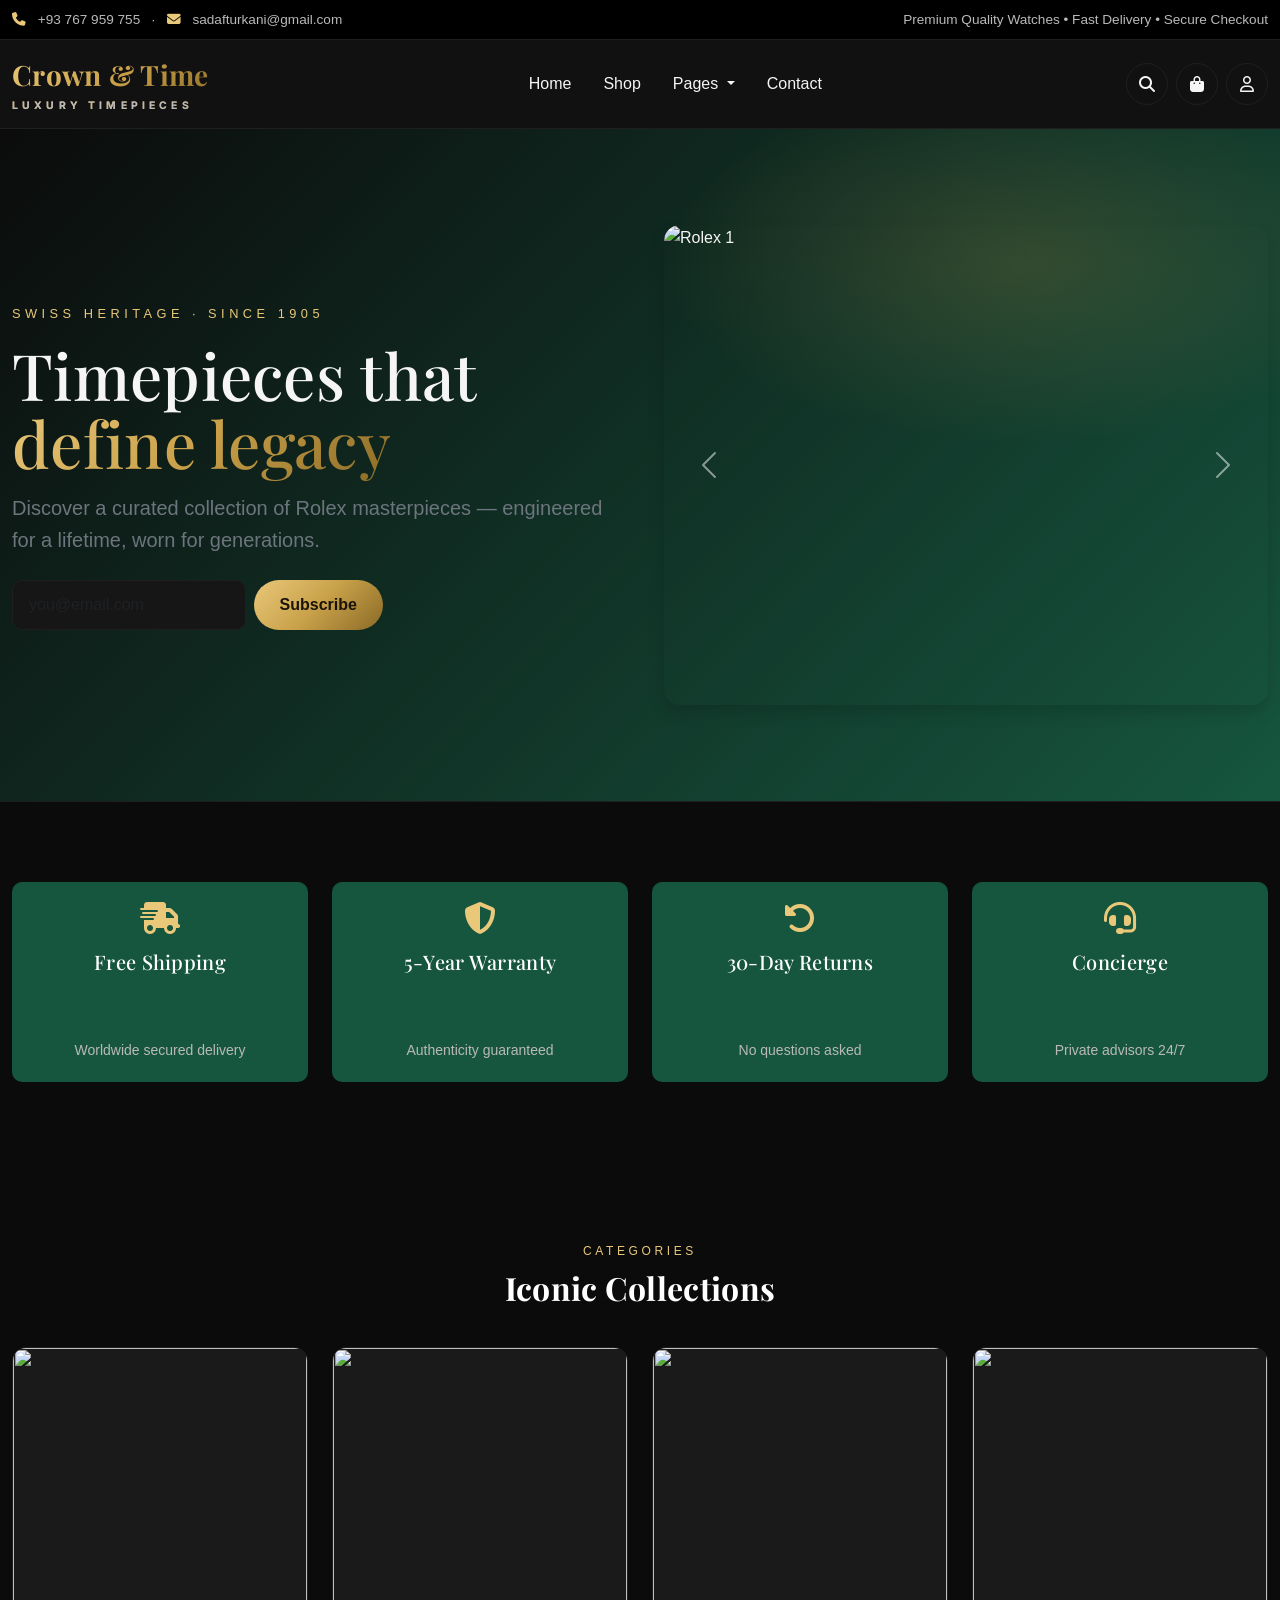
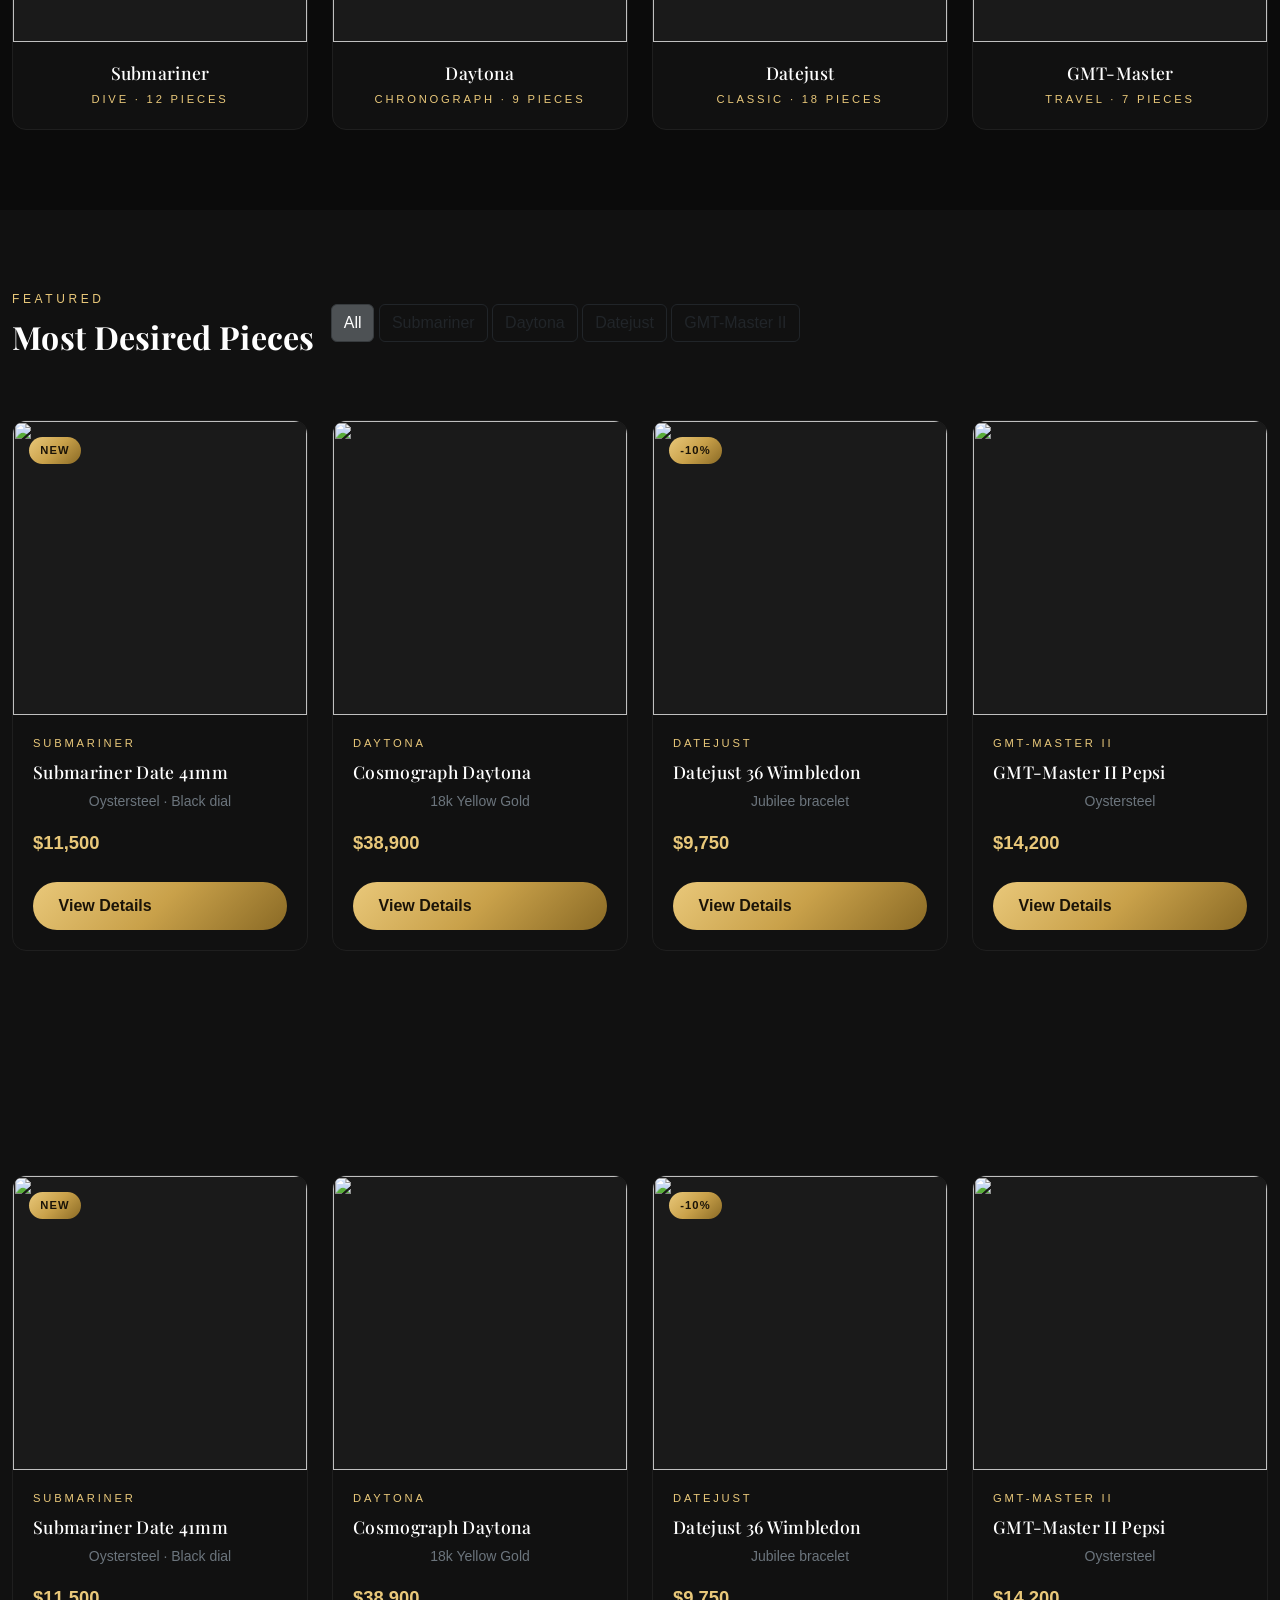
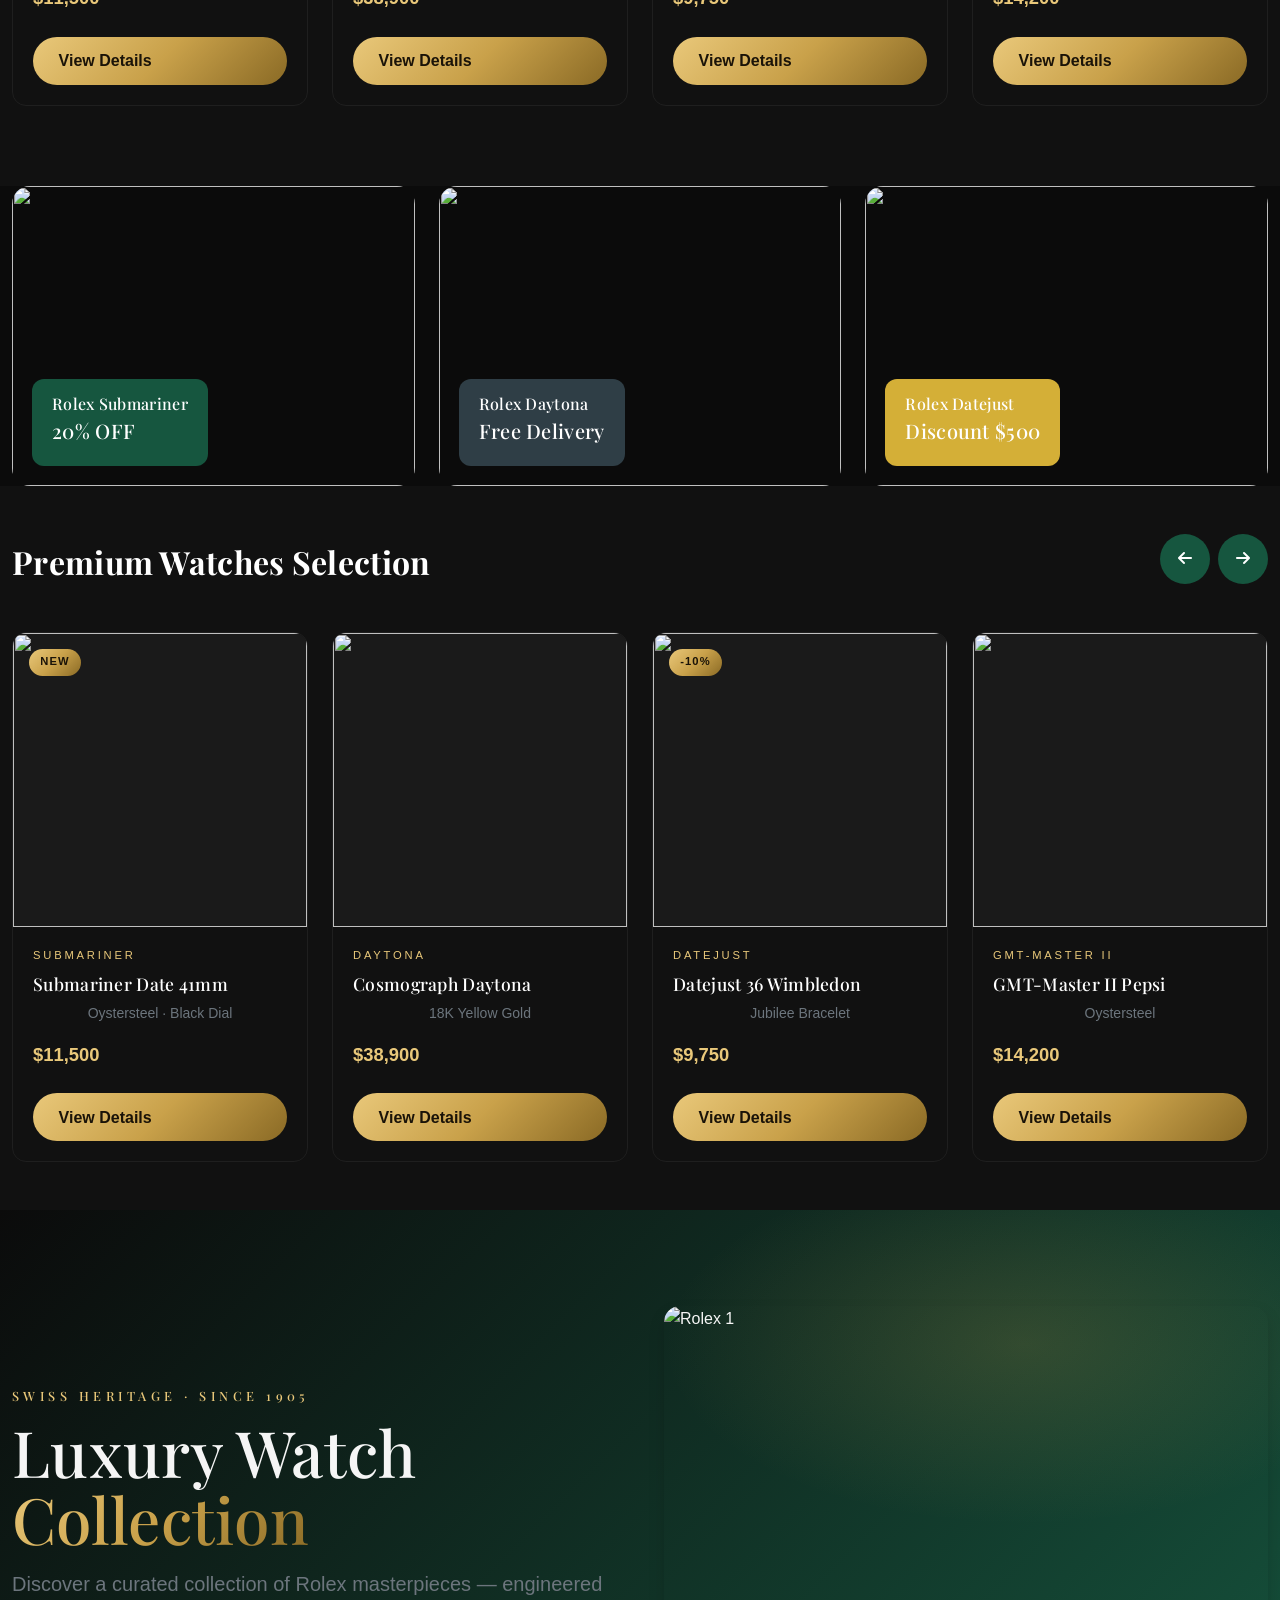
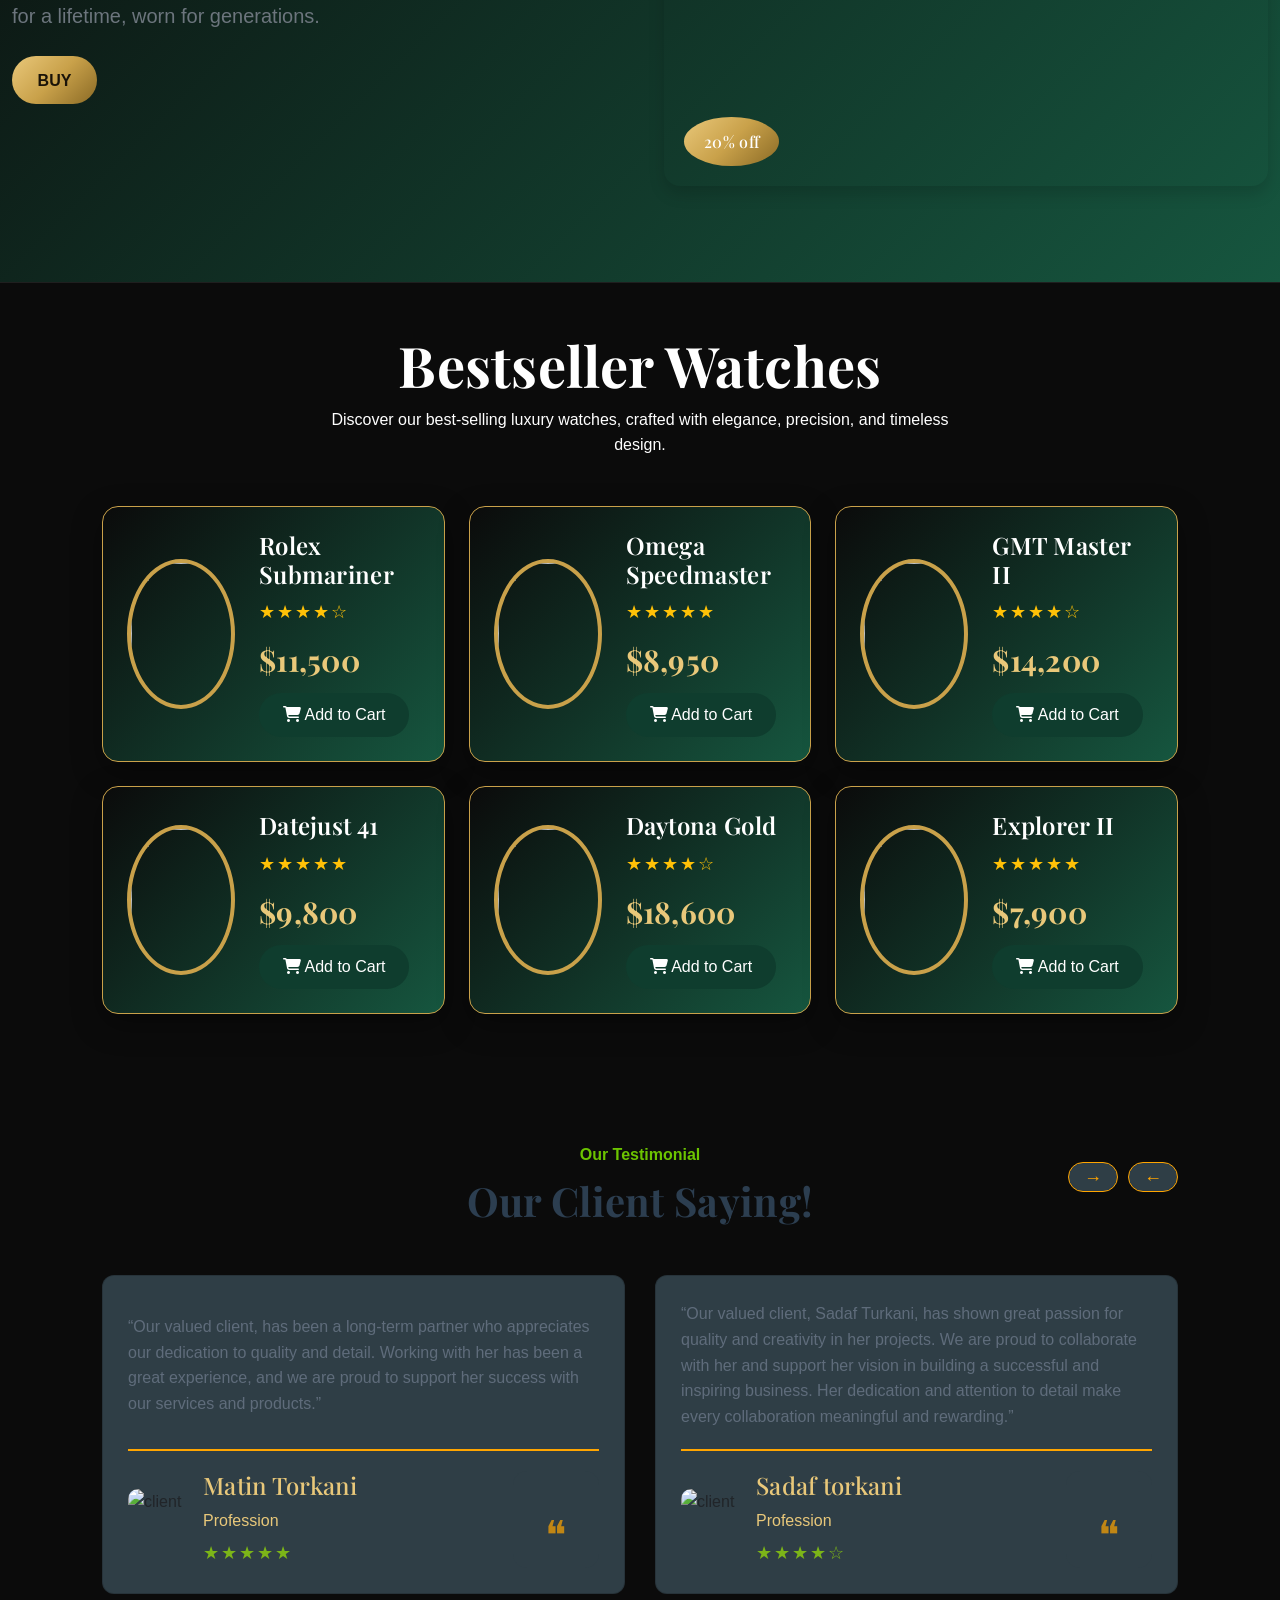
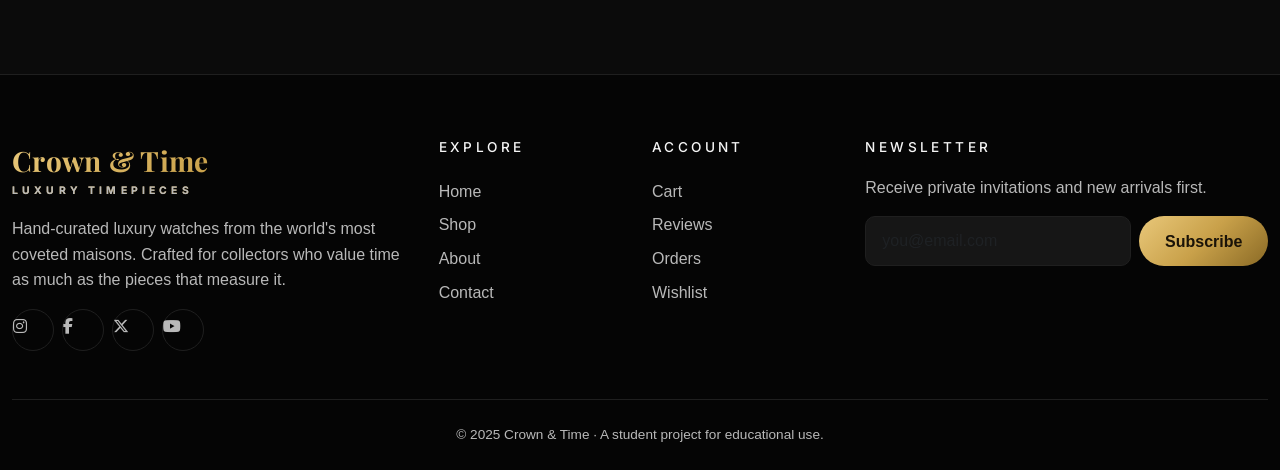
==== index.html @ 3b33035d "Initial commit" ====
<!doctype html>
<html lang="en">
  <head>
    <meta charset="UTF-8" />
    <meta name="viewport" content="width=device-width, initial-scale=1.0" />
    <title>Crown & Time — Luxury Watches</title>
    <link
      href="https://cdn.jsdelivr.net/npm/bootstrap@5.3.3/dist/css/bootstrap.min.css"
      rel="stylesheet"
    />
    <link
      href="https://cdnjs.cloudflare.com/ajax/libs/font-awesome/6.5.1/css/all.min.css"
      rel="stylesheet"
    />
    <link
      href="https://fonts.googleapis.com/css2?family=Playfair+Display:wght@500;700&family=Inter:wght@300;400;500;600;700&display=swap"
      rel="stylesheet"
    />
    <link href="style.css" rel="stylesheet" />
  </head>
  <body>
    <!-- HEADER -->

    <div class="topbar">
      <div class="container-xxl d-flex justify-content-between flex-wrap">
        <div>
          <i class="fa-solid fa-phone me-2 text-gold"></i> +93 767 959 755
          &nbsp; · &nbsp;
          <i class="fa-solid fa-envelope me-2 text-gold"></i>
          sadafturkani@gmail.com
        </div>
        <div>Premium Quality Watches • Fast Delivery • Secure Checkout</div>
      </div>
    </div>

    <header class="site-header">
      <nav class="navbar navbar-expand-lg">
        <div class="container-xxl">
          <a class="navbar-brand brand" href="index.html"
            >Crown &amp; Time<small>LUXURY TIMEPIECES</small></a
          >
          <button
            class="navbar-toggler text-light border-0"
            type="button"
            data-bs-toggle="collapse"
            data-bs-target="#mainNav"
          >
            <i class="fa-solid fa-bars text-gold fs-4"></i>
          </button>
          <div class="collapse navbar-collapse" id="mainNav">
            <ul class="navbar-nav mx-auto">
              <li class="nav-item">
                <a class="nav-link" href="index.html">Home</a>
              </li>

              <li class="nav-item">
                <a class="nav-link" href="shop.html">Shop</a>
              </li>

              <li class="nav-item dropdown">
                <a
                  class="nav-link dropdown-toggle"
                  href="#"
                  role="button"
                  data-bs-toggle="dropdown"
                >
                  Pages
                </a>

                <ul class="dropdown-menu">
                  <li><a class="dropdown-item" href="about.html">About</a></li>
                  <li><a class="dropdown-item" href="cart.html">Cart</a></li>
                  <li>
                    <a class="dropdown-item" href="testimonial.html"
                      >Testimonial</a
                    >
                  </li>
                  <li><a class="dropdown-item" href="404.html">404 Page</a></li>
                </ul>
              </li>

              <li class="nav-item">
                <a class="nav-link" href="contact.html">Contact</a>
              </li>
            </ul>
            <div class="d-flex gap-2">
              <a href="#" class="icon-btn"
                ><i class="fa-solid fa-magnifying-glass"></i
              ></a>
              <a href="cart.html" class="icon-btn"
                ><i class="fa-solid fa-bag-shopping"></i
              ></a>
              <a href="#" class="icon-btn"
                ><i class="fa-regular fa-user"></i
              ></a>
            </div>
          </div>
        </div>
      </nav>
    </header>

    <section class="hero">
      <div class="container-xxl position-relative">
        <div class="row align-items-center g-5">
          <div class="col-lg-6">
            <span
              class="text-gold"
              style="letter-spacing: 0.35em; font-size: 0.8rem"
              >SWISS HERITAGE · SINCE 1905</span
            >
            <h1 class="mt-3">
              Timepieces that <span class="gold">define legacy</span>
            </h1>
            <p class="lead mt-3 text-secondary">
              Discover a curated collection of Rolex masterpieces — engineered
              for a lifetime, worn for generations.
            </p>
            <div class="d-flex gap-3 mt-4">
              <form class="d-flex gap-2">
                <input
                  type="email"
                  class="form-control"
                  placeholder="you@email.com"
                />
                <button class="btn-gold" type="submit">Subscribe</button>
              </form>
            </div>
          </div>
          <div class="col-lg-6">
            <div
              id="watchCarousel"
              class="carousel slide"
              data-bs-ride="carousel"
            >
              <div class="carousel-inner rounded-4 shadow">
                <div class="carousel-item active">
                  <img
                    src="https://images.unsplash.com/photo-1587836374828-4dbafa94cf0e?w=800"
                    class="d-block w-100"
                    style="height: 480px; object-fit: cover"
                    alt="Rolex 1"
                  />
                </div>

                <div class="carousel-item">
                  <img
                    src="https://images.unsplash.com/photo-1523170335258-f5ed11844a49?w=800"
                    class="d-block w-100"
                    style="height: 480px; object-fit: cover"
                    alt="Rolex 2"
                  />
                </div>

                <div class="carousel-item">
                  <img
                    src="https://images.unsplash.com/photo-1542496658-e33a6d0d50f6?w=800"
                    class="d-block w-100"
                    style="height: 480px; object-fit: cover"
                    alt="Rolex 3"
                  />
                </div>
              </div>

              <button
                class="carousel-control-prev"
                type="button"
                data-bs-target="#watchCarousel"
                data-bs-slide="prev"
              >
                <span class="carousel-control-prev-icon"></span>
              </button>

              <button
                class="carousel-control-next"
                type="button"
                data-bs-target="#watchCarousel"
                data-bs-slide="next"
              >
                <span class="carousel-control-next-icon"></span>
              </button>
            </div>
          </div>
        </div>
      </div>
    </section>

    <section class="section">
      <div class="container-xxl">
        <div class="row g-4 text-center">
          <div class="col-md-3">
            <div
              class="feature-box d-flex flex-column justify-content-center align-items-center text-center"
            >
              <i class="fa-solid fa-truck-fast fs-2 text-gold"></i>
              <h5 class="mt-3">Free Shipping</h5>
              <p class="small mb-0">Worldwide secured delivery</p>
            </div>
          </div>

          <div class="col-md-3">
            <div
              class="feature-box d-flex flex-column justify-content-center align-items-center text-center"
            >
              <i class="fa-solid fa-shield-halved fs-2 text-gold"></i>
              <h5 class="mt-3">5-Year Warranty</h5>
              <p class="small mb-0">Authenticity guaranteed</p>
            </div>
          </div>

          <div class="col-md-3">
            <div
              class="feature-box d-flex flex-column justify-content-center align-items-center text-center"
            >
              <i class="fa-solid fa-rotate-left fs-2 text-gold"></i>
              <h5 class="mt-3">30-Day Returns</h5>
              <p class="small mb-0">No questions asked</p>
            </div>
          </div>

          <div class="col-md-3">
            <div
              class="feature-box d-flex flex-column justify-content-center align-items-center text-center"
            >
              <i class="fa-solid fa-headset fs-2 text-gold"></i>
              <h5 class="mt-3">Concierge</h5>
              <p class="small mb-0">Private advisors 24/7</p>
            </div>
          </div>
        </div>
      </div>
    </section>

    <section class="section">
      <div class="container-xxl">
        <div class="text-center section-title">
          <div class="eyebrow">Categories</div>
          <h2 class="mt-2">Iconic Collections</h2>
        </div>
        <div class="row g-4">
          <!-- 4 category cards -->
          <div class="col-6 col-lg-3">
            <a href="shop.html" class="product"
              ><div class="thumb">
                <img
                  src="https://images.unsplash.com/photo-1523275335684-37898b6baf30?w=600"
                  alt=""
                />
              </div>
              <div class="body text-center">
                <h3 class="title">Submariner</h3>
                <span class="cat">Dive · 12 pieces</span>
              </div></a
            >
          </div>
          <div class="col-6 col-lg-3">
            <a href="shop.html" class="product"
              ><div class="thumb">
                <img
                  src="https://images.unsplash.com/photo-1547996160-81dfa63595aa?w=600"
                  alt=""
                />
              </div>
              <div class="body text-center">
                <h3 class="title">Daytona</h3>
                <span class="cat">Chronograph · 9 pieces</span>
              </div></a
            >
          </div>
          <div class="col-6 col-lg-3">
            <a href="shop.html" class="product"
              ><div class="thumb">
                <img
                  src="https://images.unsplash.com/photo-1622434641406-a158123450f9?w=600"
                  alt=""
                />
              </div>
              <div class="body text-center">
                <h3 class="title">Datejust</h3>
                <span class="cat">Classic · 18 pieces</span>
              </div></a
            >
          </div>
          <div class="col-6 col-lg-3">
            <a href="shop.html" class="product"
              ><div class="thumb">
                <img
                  src="https://images.unsplash.com/photo-1542496658-e33a6d0d50f6?w=600"
                  alt=""
                />
              </div>
              <div class="body text-center">
                <h3 class="title">GMT-Master</h3>
                <span class="cat">Travel · 7 pieces</span>
              </div></a
            >
          </div>
        </div>
      </div>
    </section>

    <section class="section bg-soft">
      <div class="container-xxl">
        <div
          class="d-flex justify-content-between align-items-end section-title flex-wrap gap-3"
        >
          <div
            class="d-flex justify-content-between align-items-center flex-wrap gap-3 mb-4"
          >
            <div>
              <div class="eyebrow">Featured</div>
              <h2 class="mt-2 mb-0">Most Desired Pieces</h2>
            </div>

            <div class="filter-buttons">
              <button class="btn btn-dark active filter-btn" data-filter="all">
                All
              </button>
              <button
                class="btn btn-outline-dark filter-btn"
                data-filter="submariner"
              >
                Submariner
              </button>
              <button
                class="btn btn-outline-dark filter-btn"
                data-filter="daytona"
              >
                Daytona
              </button>
              <button
                class="btn btn-outline-dark filter-btn"
                data-filter="datejust"
              >
                Datejust
              </button>
              <button class="btn btn-outline-dark filter-btn" data-filter="gmt">
                GMT-Master II
              </button>
            </div>
          </div>
        </div>
        <div class="row g-4">
          <div class="col-md-6 col-lg-3">
            <article class="product">
              <div class="thumb">
                <span class="badge-gold">NEW</span
                ><img
                  src="https://images.unsplash.com/photo-1587836374828-4dbafa94cf0e?w=600"
                  alt=""
                />
              </div>
              <div class="body">
                <span class="cat">Submariner</span>
                <h3 class="title">Submariner Date 41mm</h3>
                <p class="text-secondary small mb-1">
                  Oystersteel · Black dial
                </p>
                <div class="price">$11,500</div>
                <div class="actions">
                  <a href="shop-detail.html" class="btn-gold w-100"
                    >View Details</a
                  >
                </div>
              </div>
            </article>
          </div>
          <div class="col-md-6 col-lg-3">
            <article class="product">
              <div class="thumb">
                <img
                  src="https://images.unsplash.com/photo-1547996160-81dfa63595aa?w=600"
                  alt=""
                />
              </div>
              <div class="body">
                <span class="cat">Daytona</span>
                <h3 class="title">Cosmograph Daytona</h3>
                <p class="text-secondary small mb-1">18k Yellow Gold</p>
                <div class="price">$38,900</div>
                <div class="actions">
                  <a href="shop-detail.html" class="btn-gold w-100"
                    >View Details</a
                  >
                </div>
              </div>
            </article>
          </div>
          <div class="col-md-6 col-lg-3">
            <article class="product">
              <div class="thumb">
                <span class="badge-gold">-10%</span
                ><img
                  src="https://images.unsplash.com/photo-1622434641406-a158123450f9?w=600"
                  alt=""
                />
              </div>
              <div class="body">
                <span class="cat">Datejust</span>
                <h3 class="title">Datejust 36 Wimbledon</h3>
                <p class="text-secondary small mb-1">Jubilee bracelet</p>
                <div class="price">$9,750</div>
                <div class="actions">
                  <a href="shop-detail.html" class="btn-gold w-100"
                    >View Details</a
                  >
                </div>
              </div>
            </article>
          </div>
          <div class="col-md-6 col-lg-3">
            <article class="product">
              <div class="thumb">
                <img
                  src="https://images.unsplash.com/photo-1542496658-e33a6d0d50f6?w=600"
                  alt=""
                />
              </div>
              <div class="body">
                <span class="cat">GMT-Master II</span>
                <h3 class="title">GMT-Master II Pepsi</h3>
                <p class="text-secondary small mb-1">Oystersteel</p>
                <div class="price">$14,200</div>
                <div class="actions">
                  <a href="shop-detail.html" class="btn-gold w-100"
                    >View Details</a
                  >
                </div>
              </div>
            </article>
          </div>
        </div>
      </div>
    </section>

    <section class="section bg-soft">
      <div class="container-xxl">
        <div
          class="d-flex justify-content-between align-items-end section-title flex-wrap gap-3"
        >
          <div
            class="d-flex justify-content-between align-items-center flex-wrap gap-3 mb-4"
          ></div>
        </div>
        <div class="row g-4">
          <div class="col-md-6 col-lg-3">
            <article class="product">
              <div class="thumb">
                <span class="badge-gold">NEW</span
                ><img
                  src="https://images.unsplash.com/photo-1587836374828-4dbafa94cf0e?w=600"
                  alt=""
                />
              </div>
              <div class="body">
                <span class="cat">Submariner</span>
                <h3 class="title">Submariner Date 41mm</h3>
                <p class="text-secondary small mb-1">
                  Oystersteel · Black dial
                </p>
                <div class="price">$11,500</div>
                <div class="actions">
                  <a href="shop-detail.html" class="btn-gold w-100"
                    >View Details</a
                  >
                </div>
              </div>
            </article>
          </div>
          <div class="col-md-6 col-lg-3">
            <article class="product">
              <div class="thumb">
                <img
                  src="https://images.unsplash.com/photo-1547996160-81dfa63595aa?w=600"
                  alt=""
                />
              </div>
              <div class="body">
                <span class="cat">Daytona</span>
                <h3 class="title">Cosmograph Daytona</h3>
                <p class="text-secondary small mb-1">18k Yellow Gold</p>
                <div class="price">$38,900</div>
                <div class="actions">
                  <a href="shop-detail.html" class="btn-gold w-100"
                    >View Details</a
                  >
                </div>
              </div>
            </article>
          </div>
          <div class="col-md-6 col-lg-3">
            <article class="product">
              <div class="thumb">
                <span class="badge-gold">-10%</span
                ><img
                  src="https://images.unsplash.com/photo-1622434641406-a158123450f9?w=600"
                  alt=""
                />
              </div>
              <div class="body">
                <span class="cat">Datejust</span>
                <h3 class="title">Datejust 36 Wimbledon</h3>
                <p class="text-secondary small mb-1">Jubilee bracelet</p>
                <div class="price">$9,750</div>
                <div class="actions">
                  <a href="shop-detail.html" class="btn-gold w-100"
                    >View Details</a
                  >
                </div>
              </div>
            </article>
          </div>
          <div class="col-md-6 col-lg-3">
            <article class="product">
              <div class="thumb">
                <img
                  src="https://images.unsplash.com/photo-1542496658-e33a6d0d50f6?w=600"
                  alt=""
                />
              </div>
              <div class="body">
                <span class="cat">GMT-Master II</span>
                <h3 class="title">GMT-Master II Pepsi</h3>
                <p class="text-secondary small mb-1">Oystersteel</p>
                <div class="price">$14,200</div>
                <div class="actions">
                  <a href="shop-detail.html" class="btn-gold w-100"
                    >View Details</a
                  >
                </div>
              </div>
            </article>
          </div>
        </div>
      </div>
    </section>

    <section class="container-xxl">
      <div class="row g-4">
        <!-- Card 1 -->
        <div class="col-md-4">
          <div class="watch-card">
            <img
              src="https://images.unsplash.com/photo-1523275335684-37898b6baf30?w=800"
              alt=""
            />
            <div class="overlay green">
              <h5>Rolex Submariner</h5>
              <h3>20% OFF</h3>
            </div>
          </div>
        </div>

        <!-- Card 2 -->
        <div class="col-md-4">
          <div class="watch-card">
            <img
              src="https://images.unsplash.com/photo-1522312346375-d1a52e2b99b3?w=800"
              alt=""
            />
            <div class="overlay dark">
              <h5>Rolex Daytona</h5>
              <h3>Free Delivery</h3>
            </div>
          </div>
        </div>

        <!-- Card 3 -->
        <div class="col-md-4">
          <div class="watch-card">
            <img
              src="https://images.unsplash.com/photo-1508057198894-247b23fe5ade?w=800"
              alt=""
            />
            <div class="overlay gold">
              <h5>Rolex Datejust</h5>
              <h3>Discount $500</h3>
            </div>
          </div>
        </div>
      </div>
    </section>

    <section class="section bg-soft py-5">
      <div class="container-xxl">
        <!-- Header -->
        <div class="d-flex justify-content-between align-items-center mb-5">
          <div>
            <h2 class="mt-2 mb-0">Premium Watches Selection</h2>
          </div>

          <div class="d-flex gap-2">
            <button
              class="btn btn-success rounded-circle"
              type="button"
              data-bs-target="#featuredCarousel"
              data-bs-slide="prev"
              style="
                width: 50px;
                height: 50px;
                background: #16563f;
                border: none;
              "
            >
              <i class="fa-solid fa-arrow-left"></i>
            </button>

            <button
              class="btn btn-success rounded-circle"
              type="button"
              data-bs-target="#featuredCarousel"
              data-bs-slide="next"
              style="
                width: 50px;
                height: 50px;
                background: #16563f;
                border: none;
              "
            >
              <i class="fa-solid fa-arrow-right"></i>
            </button>
          </div>
        </div>

        <!-- Carousel -->
        <div
          id="featuredCarousel"
          class="carousel slide"
          data-bs-ride="carousel"
          data-bs-interval="3000"
        >
          <div class="carousel-inner">
            <!-- Slide 1 -->
            <div class="carousel-item active">
              <div class="row g-4">
                <div class="col-md-6 col-lg-3">
                  <article class="product">
                    <div class="thumb">
                      <span class="badge-gold">NEW</span>
                      <img
                        src="https://images.unsplash.com/photo-1587836374828-4dbafa94cf0e?w=600"
                        alt=""
                      />
                    </div>
                    <div class="body">
                      <span class="cat">Submariner</span>
                      <h3 class="title">Submariner Date 41mm</h3>
                      <p class="text-secondary small mb-1">
                        Oystersteel · Black Dial
                      </p>
                      <div class="price">$11,500</div>
                      <div class="actions">
                        <a href="shop-detail.html" class="btn-gold w-100"
                          >View Details</a
                        >
                      </div>
                    </div>
                  </article>
                </div>

                <div class="col-md-6 col-lg-3">
                  <article class="product">
                    <div class="thumb">
                      <img
                        src="https://images.unsplash.com/photo-1547996160-81dfa63595aa?w=600"
                        alt=""
                      />
                    </div>
                    <div class="body">
                      <span class="cat">Daytona</span>
                      <h3 class="title">Cosmograph Daytona</h3>
                      <p class="text-secondary small mb-1">18K Yellow Gold</p>
                      <div class="price">$38,900</div>
                      <div class="actions">
                        <a href="shop-detail.html" class="btn-gold w-100"
                          >View Details</a
                        >
                      </div>
                    </div>
                  </article>
                </div>

                <div class="col-md-6 col-lg-3">
                  <article class="product">
                    <div class="thumb">
                      <span class="badge-gold">-10%</span>
                      <img
                        src="https://images.unsplash.com/photo-1622434641406-a158123450f9?w=600"
                        alt=""
                      />
                    </div>
                    <div class="body">
                      <span class="cat">Datejust</span>
                      <h3 class="title">Datejust 36 Wimbledon</h3>
                      <p class="text-secondary small mb-1">Jubilee Bracelet</p>
                      <div class="price">$9,750</div>
                      <div class="actions">
                        <a href="shop-detail.html" class="btn-gold w-100"
                          >View Details</a
                        >
                      </div>
                    </div>
                  </article>
                </div>

                <div class="col-md-6 col-lg-3">
                  <article class="product">
                    <div class="thumb">
                      <img
                        src="https://images.unsplash.com/photo-1542496658-e33a6d0d50f6?w=600"
                        alt=""
                      />
                    </div>
                    <div class="body">
                      <span class="cat">GMT-Master II</span>
                      <h3 class="title">GMT-Master II Pepsi</h3>
                      <p class="text-secondary small mb-1">Oystersteel</p>
                      <div class="price">$14,200</div>
                      <div class="actions">
                        <a href="shop-detail.html" class="btn-gold w-100"
                          >View Details</a
                        >
                      </div>
                    </div>
                  </article>
                </div>
              </div>
            </div>

            <!-- Slide 2 -->
            <div class="carousel-item">
              <div class="row g-4">
                <div class="col-md-6 col-lg-3">
                  <article class="product">
                    <div class="thumb">
                      <img
                        src="https://images.unsplash.com/photo-1522312346375-d1a52e2b99b3?w=600"
                        alt=""
                      />
                    </div>
                    <div class="body">
                      <span class="cat">Submariner</span>
                      <h3 class="title">Submariner Green</h3>
                      <p class="text-secondary small mb-1">Green Bezel</p>
                      <div class="price">$12,300</div>
                      <div class="actions">
                        <a href="shop-detail.html" class="btn-gold w-100"
                          >View Details</a
                        >
                      </div>
                    </div>
                  </article>
                </div>

                <div class="col-md-6 col-lg-3">
                  <article class="product">
                    <div class="thumb">
                      <img
                        src="https://images.unsplash.com/photo-1508057198894-247b23fe5ade?w=600"
                        alt=""
                      />
                    </div>
                    <div class="body">
                      <span class="cat">Daytona</span>
                      <h3 class="title">Daytona Platinum</h3>
                      <p class="text-secondary small mb-1">Ice Blue Dial</p>
                      <div class="price">$41,900</div>
                      <div class="actions">
                        <a href="shop-detail.html" class="btn-gold w-100"
                          >View Details</a
                        >
                      </div>
                    </div>
                  </article>
                </div>

                <div class="col-md-6 col-lg-3">
                  <article class="product">
                    <div class="thumb">
                      <img
                        src="https://images.unsplash.com/photo-1523275335684-37898b6baf30?w=600"
                        alt=""
                      />
                    </div>
                    <div class="body">
                      <span class="cat">Datejust</span>
                      <h3 class="title">Datejust 41</h3>
                      <p class="text-secondary small mb-1">Silver Dial</p>
                      <div class="price">$10,600</div>
                      <div class="actions">
                        <a href="shop-detail.html" class="btn-gold w-100"
                          >View Details</a
                        >
                      </div>
                    </div>
                  </article>
                </div>

                <div class="col-md-6 col-lg-3">
                  <article class="product">
                    <div class="thumb">
                      <img
                        src="https://images.unsplash.com/photo-1612817159949-195b6eb9e31a?w=600"
                        alt=""
                      />
                    </div>
                    <div class="body">
                      <span class="cat">GMT-Master II</span>
                      <h3 class="title">GMT-Master II Batman</h3>
                      <p class="text-secondary small mb-1">
                        Blue & Black Bezel
                      </p>
                      <div class="price">$15,800</div>
                      <div class="actions">
                        <a href="shop-detail.html" class="btn-gold w-100"
                          >View Details</a
                        >
                      </div>
                    </div>
                  </article>
                </div>
              </div>
            </div>
          </div>
        </div>
      </div>
    </section>

    <section class="hero">
      <div class="container-xxl position-relative">
        <div class="row align-items-center g-5">
          <div class="col-lg-6">
            <h1
              class="text-gold"
              style="letter-spacing: 0.35em; font-size: 0.8rem"
            >
              SWISS HERITAGE · SINCE 1905
            </h1>
            <h1 class="mt-3">
              Luxury Watch <span class="gold">Collection</span>
            </h1>
            <p class="lead mt-3 text-secondary">
              Discover a curated collection of Rolex masterpieces — engineered
              for a lifetime, worn for generations.
            </p>
            <div class="d-flex gap-3 mt-4">
              <a href="shop.html" class="btn-gold">BUY</a>
            </div>
          </div>
          <div class="col-lg-6">
            <div>
              <div class="carousel-inner rounded-4 shadow">
                <div>
                  <div class="overlay rounded-circle badge-gold btn-gold">
                    <h5>20% off</h5>
                  </div>
                  <img
                    src="https://images.unsplash.com/photo-1622434641406-a158123450f9?w=600"
                    class="d-block w-100"
                    style="height: 480px; object-fit: cover"
                    alt="Rolex 1"
                  />
                </div>
              </div>
            </div>
          </div>
        </div>
      </div>
    </section>

    <section class="bestseller-section py-5">
      <div class="container">
        <!-- Title -->
        <div class="text-center mb-5">
          <h2 class="fw-bold display-4">Bestseller Watches</h2>
          <p class="text-white">
            Discover our best-selling luxury watches, crafted with elegance,
            precision, and timeless design.
          </p>
        </div>

        <div class="row g-4">
          <!-- Product 1 -->
          <div class="col-md-6 col-lg-4">
            <div class="product-card p-4 rounded-4 h-100">
              <div class="row align-items-center">
                <div class="col-5">
                  <img
                    src="https://images.unsplash.com/photo-1523170335258-f5ed11844a49?w=600"
                    class="img-fluid rounded-circle"
                    alt=""
                  />
                </div>

                <div class="col-7">
                  <h4>Rolex Submariner</h4>

                  <div class="stars text-warning">★★★★☆</div>

                  <h3>$11,500</h3>

                  <button class="btn btn-outline-warning rounded-pill px-4">
                    <i class="fa-solid fa-cart-shopping"></i>
                    Add to Cart
                  </button>
                </div>
              </div>
            </div>
          </div>

          <!-- Product 2 -->
          <div class="col-md-6 col-lg-4">
            <div class="product-card p-4 rounded-4 h-100">
              <div class="row align-items-center">
                <div class="col-5">
                  <img
                    src="https://images.unsplash.com/photo-1542496658-e33a6d0d50f6?w=600"
                    class="img-fluid rounded-circle"
                    alt=""
                  />
                </div>

                <div class="col-7">
                  <h4>Omega Speedmaster</h4>

                  <div class="stars text-warning">★★★★★</div>

                  <h3>$8,950</h3>

                  <button class="btn btn-outline-warning rounded-pill px-4">
                    <i class="fa-solid fa-cart-shopping"></i>
                    Add to Cart
                  </button>
                </div>
              </div>
            </div>
          </div>

          <!-- Product 3 -->
          <div class="col-md-6 col-lg-4">
            <div class="product-card p-4 rounded-4 h-100">
              <div class="row align-items-center">
                <div class="col-5">
                  <img
                    src="https://images.unsplash.com/photo-1612817159949-195b6eb9e31a?w=600"
                    class="img-fluid rounded-circle"
                    alt=""
                  />
                </div>

                <div class="col-7">
                  <h4>GMT Master II</h4>

                  <div class="stars text-warning">★★★★☆</div>

                  <h3>$14,200</h3>

                  <button class="btn btn-outline-warning rounded-pill px-4">
                    <i class="fa-solid fa-cart-shopping"></i>
                    Add to Cart
                  </button>
                </div>
              </div>
            </div>
          </div>

          <!-- Product 4 -->
          <div class="col-md-6 col-lg-4">
            <div class="product-card p-4 rounded-4 h-100">
              <div class="row align-items-center">
                <div class="col-5">
                  <img
                    src="https://images.unsplash.com/photo-1587836374828-4dbafa94cf0e?w=600"
                    class="img-fluid rounded-circle"
                    alt=""
                  />
                </div>

                <div class="col-7">
                  <h4>Datejust 41</h4>

                  <div class="stars text-warning">★★★★★</div>

                  <h3>$9,800</h3>

                  <button class="btn btn-outline-warning rounded-pill px-4">
                    <i class="fa-solid fa-cart-shopping"></i>
                    Add to Cart
                  </button>
                </div>
              </div>
            </div>
          </div>

          <!-- Product 5 -->
          <div class="col-md-6 col-lg-4">
            <div class="product-card p-4 rounded-4 h-100">
              <div class="row align-items-center">
                <div class="col-5">
                  <img
                    src="https://images.unsplash.com/photo-1523275335684-37898b6baf30?w=600"
                    class="img-fluid rounded-circle"
                    alt=""
                  />
                </div>

                <div class="col-7">
                  <h4>Daytona Gold</h4>

                  <div class="stars text-warning">★★★★☆</div>

                  <h3>$18,600</h3>

                  <button class="btn btn-outline-warning rounded-pill px-4">
                    <i class="fa-solid fa-cart-shopping"></i>
                    Add to Cart
                  </button>
                </div>
              </div>
            </div>
          </div>

          <!-- Product 6 -->
          <div class="col-md-6 col-lg-4">
            <div class="product-card p-4 rounded-4 h-100">
              <div class="row align-items-center">
                <div class="col-5">
                  <img
                    src="https://images.unsplash.com/photo-1547996160-81dfa63595aa?w=600"
                    class="img-fluid rounded-circle"
                    alt=""
                  />
                </div>

                <div class="col-7">
                  <h4>Explorer II</h4>

                  <div class="stars text-warning">★★★★★</div>

                  <h3>$7,900</h3>

                  <button class="btn btn-outline-warning rounded-pill px-4">
                    <i class="fa-solid fa-cart-shopping"></i>
                    Add to Cart
                  </button>
                </div>
              </div>
            </div>
          </div>
        </div>
      </div>
    </section>

    <!-- client -->

    <section class="testimonial-section">
      <div class="container">
        <div class="header">
          <div class="subtitle">Our Testimonial</div>
          <h2>Our Client Saying!</h2>

          <div class="arrows">
            <button class="arrow">→</button>
            <button class="arrow">←</button>
          </div>
        </div>

        <div class="testimonials">
          <div class="card">
            <p class="text">
              “Our valued client, has been a long-term partner who appreciates
              our dedication to quality and detail. Working with her has been a
              great experience, and we are proud to support her success with our
              services and products.”
            </p>

            <div class="line"></div>

            <div class="bottom">
              <img src="https://i.pravatar.cc/80?img=12" alt="client" />

              <div class="text-gold">
                <h4>Matin Torkani</h4>
                <span>Profession</span>

                <div class="stars">★★★★★</div>
              </div>

              <div class="quote">❝</div>
            </div>
          </div>

          <div class="card">
            <p class="text">
              “Our valued client, Sadaf Turkani, has shown great passion for
              quality and creativity in her projects. We are proud to
              collaborate with her and support her vision in building a
              successful and inspiring business. Her dedication and attention to
              detail make every collaboration meaningful and rewarding.”
            </p>

            <div class="line"></div>

            <div class="bottom">
              <img src="https://i.pravatar.cc/80?img=32" alt="client" />

              <div class="text-gold">
                <h4>Sadaf torkani</h4>
                <span>Profession</span>

                <div class="stars">★★★★☆</div>
              </div>

              <div class="quote">❝</div>
            </div>
          </div>
        </div>
      </div>
    </section>

    <!-- FOOTER -->

    <footer class="site-footer">
      <div class="container-xxl">
        <div class="row g-4">
          <div class="col-lg-4">
            <div class="brand mb-3">
              Crown &amp; Time<small>LUXURY TIMEPIECES</small>
            </div>
            <p>
              Hand-curated luxury watches from the world's most coveted maisons.
              Crafted for collectors who value time as much as the pieces that
              measure it.
            </p>
            <div class="d-flex gap-2 mt-3">
              <a href="#" class="icon-btn"
                ><i class="fa-brands fa-instagram"></i
              ></a>
              <a href="#" class="icon-btn"
                ><i class="fa-brands fa-facebook-f"></i
              ></a>
              <a href="#" class="icon-btn"
                ><i class="fa-brands fa-x-twitter"></i
              ></a>
              <a href="#" class="icon-btn"
                ><i class="fa-brands fa-youtube"></i
              ></a>
            </div>
          </div>
          <div class="col-6 col-lg-2">
            <h5>Explore</h5>
            <a href="index.html">Home</a><a href="shop.html">Shop</a>
            <a href="about.html">About</a><a href="contact.html">Contact</a>
          </div>
          <div class="col-6 col-lg-2">
            <h5>Account</h5>
            <a href="cart.html">Cart</a><a href="testimonial.html">Reviews</a>
            <a href="#">Orders</a><a href="#">Wishlist</a>
          </div>
          <div class="col-lg-4">
            <h5>Newsletter</h5>
            <p>Receive private invitations and new arrivals first.</p>
            <form class="d-flex gap-2">
              <input
                type="email"
                class="form-control"
                placeholder="you@email.com"
              />
              <button class="btn-gold" type="submit">Subscribe</button>
            </form>
          </div>
        </div>
        <div class="footer-bottom">
          © 2025 Crown &amp; Time · A student project for educational use.
        </div>
      </div>
    </footer>

    <script src="https://cdn.jsdelivr.net/npm/bootstrap@5.3.3/dist/js/bootstrap.bundle.min.js"></script>
  </body>
</html>
---- style.css ----
:root {
  --bg: #0b0b0b;
  --bg-2: #111111;
  --ink: #f5f5f5;
  --muted: #b9b9b9;
  --line: #1f1f1f;
  --gold: #c9a14a;
  --gold-2: #e9c87a;
  --green: #0f3d2e;
  --green-2: #16563f;
  --white: #ffffff;
  --grad-gold: linear-gradient(135deg, #e9c87a 0%, #c9a14a 50%, #8a6a25 100%);
  --grad-dark: linear-gradient(135deg, #0b0b0b 0%, #16563f 100%);
  --shadow: 0 10px 30px rgba(0, 0, 0, 0.35);
  --radius: 14px;
}
* {
  box-sizing: border-box;
}
html,
body {
  background: var(--bg);
  color: var(--ink);
  font-family: "Inter", system-ui, sans-serif;
  line-height: 1.6;
}
h1,
h2,
h3,
h4,
h5,
.brand {
  font-family: "Playfair Display", Georgia, serif;
  letter-spacing: 0.3px;
}
a {
  color: var(--ink);
  text-decoration: none;
}
a:hover {
  color: var(--gold-2);
}
.container-xxl {
  max-width: 1280px;
}

/* Top bar */
.topbar {
  background: #000;
  color: var(--muted);
  font-size: 0.85rem;
  padding: 0.55rem 0;
  border-bottom: 1px solid var(--line);
}
.topbar a {
  color: var(--muted);
}
.topbar a:hover {
  color: var(--gold-2);
}

/* Header */
.site-header {
  background: var(--bg-2);
  border-bottom: 1px solid var(--line);
  position: sticky;
  top: 0;
  z-index: 1020;
}
.brand {
  font-size: 1.75rem;
  font-weight: 700;
  background: var(--grad-gold);
  -webkit-background-clip: text;
  background-clip: text;
  color: transparent;
}
.brand small {
  display: block;
  font-size: 0.65rem;
  letter-spacing: 0.4em;
  color: var(--muted);
  font-family: "Inter", sans-serif;
}
.nav-link {
  color: var(--ink) !important;
  font-weight: 500;
  padding: 0.75rem 1rem !important;
  position: relative;
}
.nav-link.active,
.nav-link:hover {
  color: var(--gold-2) !important;
}
.nav-link.active::after {
  content: "";
  position: absolute;
  left: 1rem;
  right: 1rem;
  bottom: 0.35rem;
  height: 2px;
  background: var(--grad-gold);
}
.icon-btn {
  width: 42px;
  height: 42px;
  display: inline-flex;
  align-items: center;
  justify-content: center;
  border: 1px solid var(--line);
  border-radius: 999px;
  color: var(--ink);
  background: transparent;
  transition: 0.2s;
}
.icon-btn:hover {
  border-color: var(--gold);
  color: var(--gold-2);
}

/* Buttons */
.btn-gold {
  background: var(--grad-gold);
  color: #1a1308;
  font-weight: 600;
  border: 0;
  border-radius: 999px;
  padding: 0.7rem 1.6rem;
  transition: 0.25s;
}
.btn-gold:hover {
  transform: translateY(-1px);
  box-shadow: 0 8px 20px rgba(201, 161, 74, 0.35);
  color: #000;
}
.btn-ghost {
  background: transparent;
  color: var(--ink);
  border: 1px solid var(--line);
  border-radius: 999px;
  padding: 0.7rem 1.6rem;
}
.btn-ghost:hover {
  border-color: var(--gold);
  color: var(--gold-2);
}
.btn-green {
  background: linear-gradient(135deg, #16563f, #0f3d2e);
  color: #fff;
  border: 0;
  border-radius: 999px;
  padding: 0.7rem 1.6rem;
}

/* Hero */
.hero {
  background: var(--grad-dark);
  border-bottom: 1px solid var(--line);
  padding: 6rem 0;
  position: relative;
  overflow: hidden;
}
.hero::before {
  content: "";
  position: absolute;
  inset: 0;
  background: radial-gradient(
    600px 300px at 80% 20%,
    rgba(201, 161, 74, 0.18),
    transparent 60%
  );
}
.hero h1 {
  font-size: clamp(2.2rem, 5vw, 4rem);
  line-height: 1.05;
}
.hero .gold {
  background: var(--grad-gold);
  -webkit-background-clip: text;
  background-clip: text;
  color: transparent;
}

/* Section */
.feature-box{
    background:#16563f;
    color:white;
    height:200px;
    border-radius:10px;
    padding:20px;
}

.section {
  padding: 5rem 0;
}
.section-title {
  margin-bottom: 2.5rem;
}
.section-title .eyebrow {
  color: var(--gold-2);
  letter-spacing: 0.3em;
  font-size: 0.75rem;
  text-transform: uppercase;
}

/* Product card */
.product {
  background: var(--bg-2);
  border: 1px solid var(--line);
  border-radius: var(--radius);
  overflow: hidden;
  transition: 0.3s;
  height: 100%;
  display: flex;
  flex-direction: column;
}
.product:hover {
  transform: translateY(-4px);
  border-color: var(--gold);
  box-shadow: var(--shadow);
}
.product .thumb {
  aspect-ratio: 1/1;
  background: #1a1a1a;
  display: flex;
  align-items: center;
  justify-content: center;
  overflow: hidden;
  position: relative;
}
.product .thumb img {
  width: 100%;
  height: 100%;
  object-fit: cover;
  transition: 0.5s;
}
.product:hover .thumb img {
  transform: scale(1.05);
}
.product .badge-gold {
  position: absolute;
  top: 1rem;
  left: 1rem;
  background: var(--grad-gold);
  color: #1a1308;
  font-size: 0.7rem;
  font-weight: 700;
  padding: 0.3rem 0.7rem;
  border-radius: 999px;
  letter-spacing: 0.1em;
}
.product .body {
  padding: 1.25rem;
  flex: 1;
  display: flex;
  flex-direction: column;
  gap: 0.5rem;
}
.product .cat {
  font-size: 0.7rem;
  color: var(--gold-2);
  letter-spacing: 0.25em;
  text-transform: uppercase;
}
.product .title {
  font-size: 1.1rem;
  margin: 0;
  color: #fff;
}
.product .price {
  color: var(--gold-2);
  font-weight: 700;
  font-size: 1.15rem;
  margin-top: 0.25rem;
}
.product .actions {
  display: flex;
  gap: 0.5rem;
  margin-top: auto;
  padding-top: 1rem;
}

/* Sidebar filter */
.filter-card {
  background: var(--bg-2);
  border: 1px solid var(--line);
  border-radius: var(--radius);
  padding: 1.5rem;
  margin-bottom: 1.5rem;
}
.filter-card h5 {
  color: var(--gold-2);
  font-size: 0.85rem;
  letter-spacing: 0.25em;
  text-transform: uppercase;
  margin-bottom: 1rem;
}
.filter-card ul {
  list-style: none;
  padding: 0;
  margin: 0;
}
.filter-card li {
  padding: 0.4rem 0;
  border-bottom: 1px solid var(--line);
  display: flex;
  justify-content: space-between;
}
.filter-card li:last-child {
  border-bottom: 0;
}
.filter-card a {
  color: var(--muted);
}
.filter-card a:hover {
  color: var(--gold-2);
}

/* Form */
.form-control,
.form-select {
  background: #161616;
  border: 1px solid var(--line);
  color: var(--ink);
  border-radius: 10px;
  padding: 0.75rem 1rem;
}
.form-control:focus,
.form-select:focus {
  background: #1a1a1a;
  border-color: var(--gold);
  box-shadow: 0 0 0 0.15rem rgba(201, 161, 74, 0.18);
  color: var(--ink);
}

/* Table */
.table-dark-lux {
  background: var(--bg-2);
  border: 1px solid var(--line);
  border-radius: var(--radius);
  overflow: hidden;
  width: 100%;
}
.table-dark-lux th,
.table-dark-lux td {
  padding: 1rem;
  border-bottom: 1px solid var(--line);
  vertical-align: middle;
}
.table-dark-lux th {
  color: var(--gold-2);
  text-transform: uppercase;
  font-size: 0.75rem;
  letter-spacing: 0.2em;
}

/* Testimonial */
.quote {
  background: var(--bg-2);
  border: 1px solid var(--line);
  border-left: 3px solid var(--gold);
  border-radius: var(--radius);
  padding: 2rem;
  height: 100%;
}
.quote .who {
  display: flex;
  align-items: center;
  gap: 0.85rem;
  margin-top: 1.25rem;
}
.quote .avatar {
  width: 48px;
  height: 48px;
  border-radius: 999px;
  background: var(--grad-gold);
  display: inline-flex;
  align-items: center;
  justify-content: center;
  color: #1a1308;
  font-weight: 700;
}

.watch-card{
    position: relative;
    border-radius: 18px;
    overflow: hidden;
    height: 300px;
}

.watch-card img{
    width: 100%;
    height: 100%;
    object-fit: cover;
    transition: 0.4s;
}

/* zoom effect */
.watch-card:hover img{
    transform: scale(1.05);
}

.overlay{
    position: absolute;
    bottom: 20px;
    left: 20px;
    padding: 15px 20px;
    border-radius: 12px;
    color: white;
    font-weight: bold;
}

.overlay h5{
    margin: 0;
    font-size: 16px;
}

.overlay h3{
    margin-top: 5px;
    font-size: 20px;
}

/* colors */
.green{ background:#16563f; }   /* Rolex green */
.dark{ background:#2f3e46; }
.gold{ background:#d4af37; }

.product-card{
    background: var(--bg-2);
    border: 1px solid var(--line);
    border-radius: var(--radius);
    padding: 25px;
    box-shadow: var(--shadow);
    transition: .4s;
}

.product-card:hover{
    transform: translateY(-8px);
    border-color: var(--gold);
}

.product-card img{
    width:150px;
    height:150px;
    object-fit:cover;
    border-radius:50%;
    border:4px solid var(--gold);
    transition:.4s;
}

.product-card:hover img{
    transform:scale(1.08);
}

.product-card h4{
    color:var(--white);
    font-size:24px;
    font-weight:600;
    margin-bottom:10px;
}

.product-card h3{
    color:var(--gold-2);
    font-size:30px;
    font-weight:700;
    margin:15px 0;
}

.stars{
    color:var(--gold);
    font-size:18px;
    letter-spacing:2px;
}

.product-card button{
    background:var(--green);
    color:var(--white);
    border: #8a6a25 !important;
    border-radius:50px;
    padding:10px 25px;
    transition:.3s;
}

.product-card button:hover{
    background:var(--gold);
    color:var(--bg);
}

.product-card{
    background: var(--grad-dark);
    border:1px solid var(--gold);
    border-radius:20px;
    padding:25px;
    box-shadow:var(--shadow);
    transition:.4s;
}

.product-card:hover{
    transform:translateY(-10px);
    border-color:var(--gold-2);
    box-shadow:0 15px 40px rgba(201,161,74,.3);
}

section h2{
    color:var(--white);
    font-weight:700;
}

section p{
    color:var(--muted);
    max-width:650px;
    margin:auto;
}
.bestseller-section{
    background: var(--bg);
}

.bestseller-section h2{
    color:var(--white);
}

.bestseller-section p{
    color:var(--muted);
}

/* client */
body{
  font-family: sans-serif;
  
  margin:0;
}

.container{
  width:90%;
  max-width:1100px;
  margin:auto;
}

.testimonial-section{
  padding:80px 0;
}

/* Header */
.header{
  text-align:center;
  position:relative;
  margin-bottom:50px;
}

.subtitle{
  color:#6cc400;
  font-weight:600;
}

.header h2{
  font-size:40px;
  margin:10px 0;
  color:#2c3e50;
}

.arrows{
  position:absolute;
  right:0;
  top:20px;
  display:flex;
  gap:10px;
}

.arrow{
  width:50px;
  height:30px;
  border:1px solid orange;
  background:#2f3e46;
  border-radius:20px;
  cursor:pointer;
  font-size:18px;
  color:orange;
}

/* Cards */
.testimonials{
  display:flex;
  gap:30px;
}

.card{
  flex:1;
  background:#2f3e46;
  padding:25px;
  border-radius:12px;
  position:relative;
}

.text{
  color:#5f6c7b;
  line-height:1.6;
}

.line{
  height:2px;
  background:orange;
  margin:20px 0;
  width:100%;
}

.bottom{
  display:flex;
  align-items:center;
  gap:15px;
  position:relative;
}

.bottom img{
  width:60px;
  height:60px;
  border-radius:10px;
}

.info h4{
  margin:0;
  color:#2c3e50;
}

.info span{
  font-size:13px;
  color:#7a8a99;
}

.stars{
  color:#7cb518;
  margin-top:5px;
}

.quote{
  position:absolute;
  right:0;
  bottom:0;
  font-size:40px;
  color:orange;
  opacity:0.7;
 background:#2f3e46;
 border: none;
}

/* Footer */
.site-footer {
  background: #050505;
  border-top: 1px solid var(--line);
  padding: 4rem 0 1.5rem;
  color: var(--muted);
}
.site-footer h5 {
  color: var(--ink);
  font-family: "Inter", sans-serif;
  font-size: 0.85rem;
  letter-spacing: 0.25em;
  text-transform: uppercase;
  margin-bottom: 1.25rem;
}
.site-footer a {
  color: var(--muted);
  display: block;
  padding: 0.25rem 0;
}
.site-footer a:hover {
  color: var(--gold-2);
}
.footer-bottom {
  border-top: 1px solid var(--line);
  margin-top: 3rem;
  padding-top: 1.5rem;
  font-size: 0.85rem;
  text-align: center;
}

/* Page banner */
.page-banner {
  background: var(--grad-dark);
  padding: 4rem 0;
  border-bottom: 1px solid var(--line);
  text-align: center;
}
.page-banner h1 {
  margin: 0;
}
.page-banner .crumbs {
  color: var(--muted);
  font-size: 0.85rem;
  letter-spacing: 0.2em;
  text-transform: uppercase;
}
.page-banner .crumbs a {
  color: var(--gold-2);
}

/* 404 */
.error-wrap {
  min-height: 60vh;
  display: flex;
  align-items: center;
  justify-content: center;
  text-align: center;
}
.error-code {
  font-size: clamp(6rem, 18vw, 14rem);
  line-height: 1;
  background: var(--grad-gold);
  -webkit-background-clip: text;
  background-clip: text;
  color: transparent;
}

/* Utility */
.divider {
  height: 1px;
  background: var(--line);
  margin: 3rem 0;
}
.text-gold {
  color: var(--gold-2);
}
.bg-soft {
  background: var(--bg-2);
}
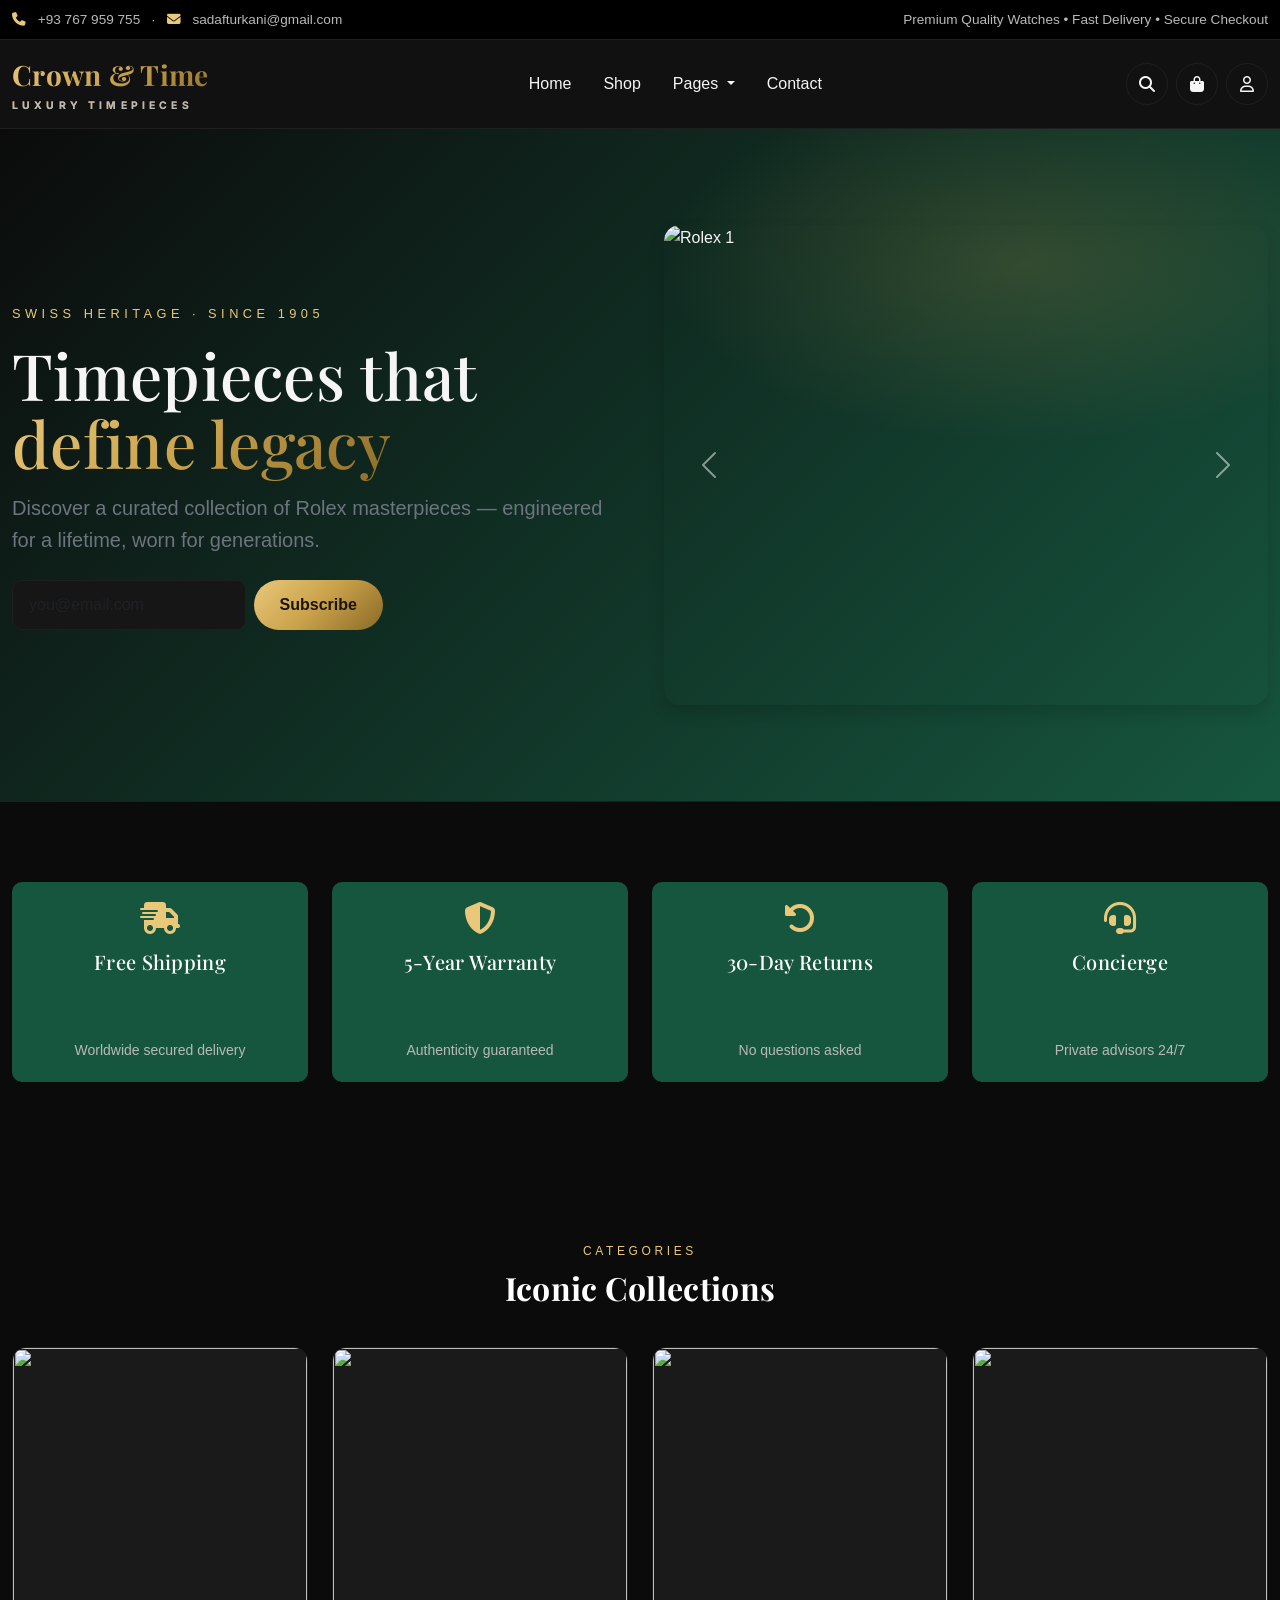
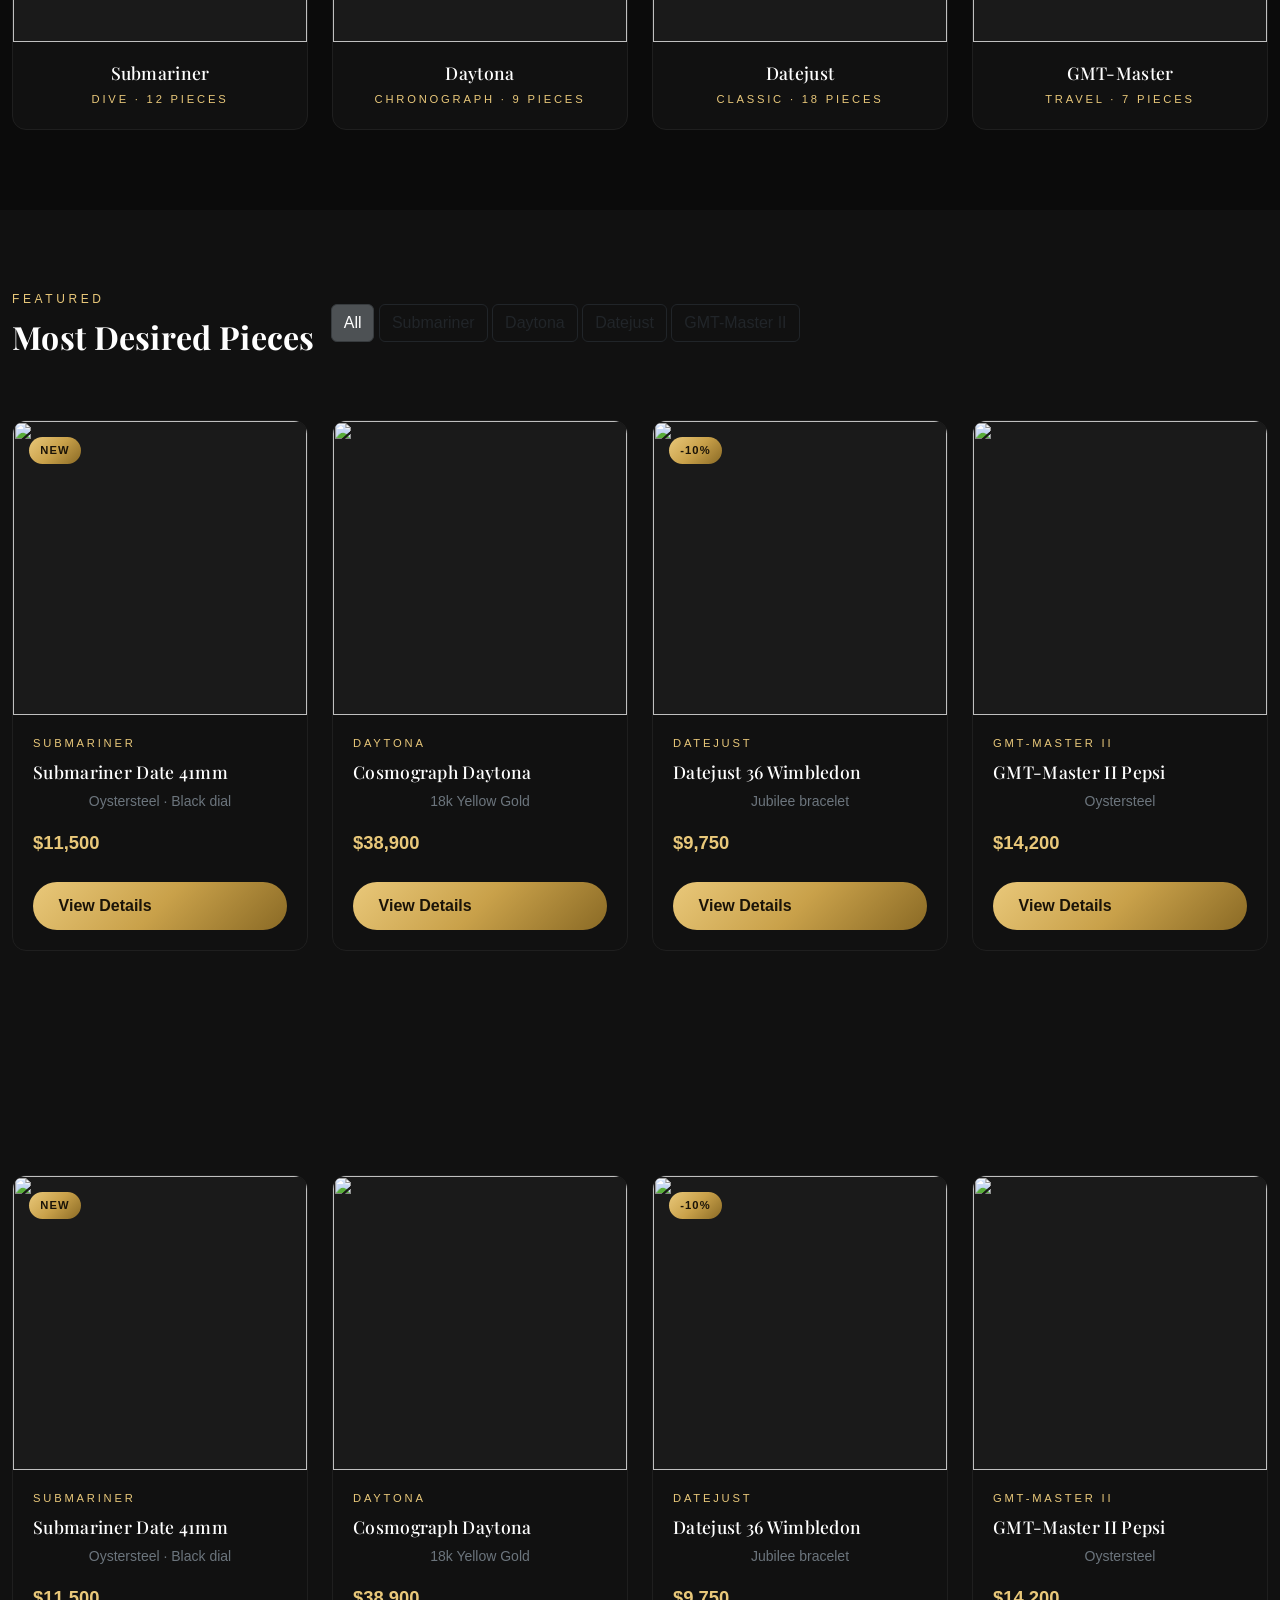
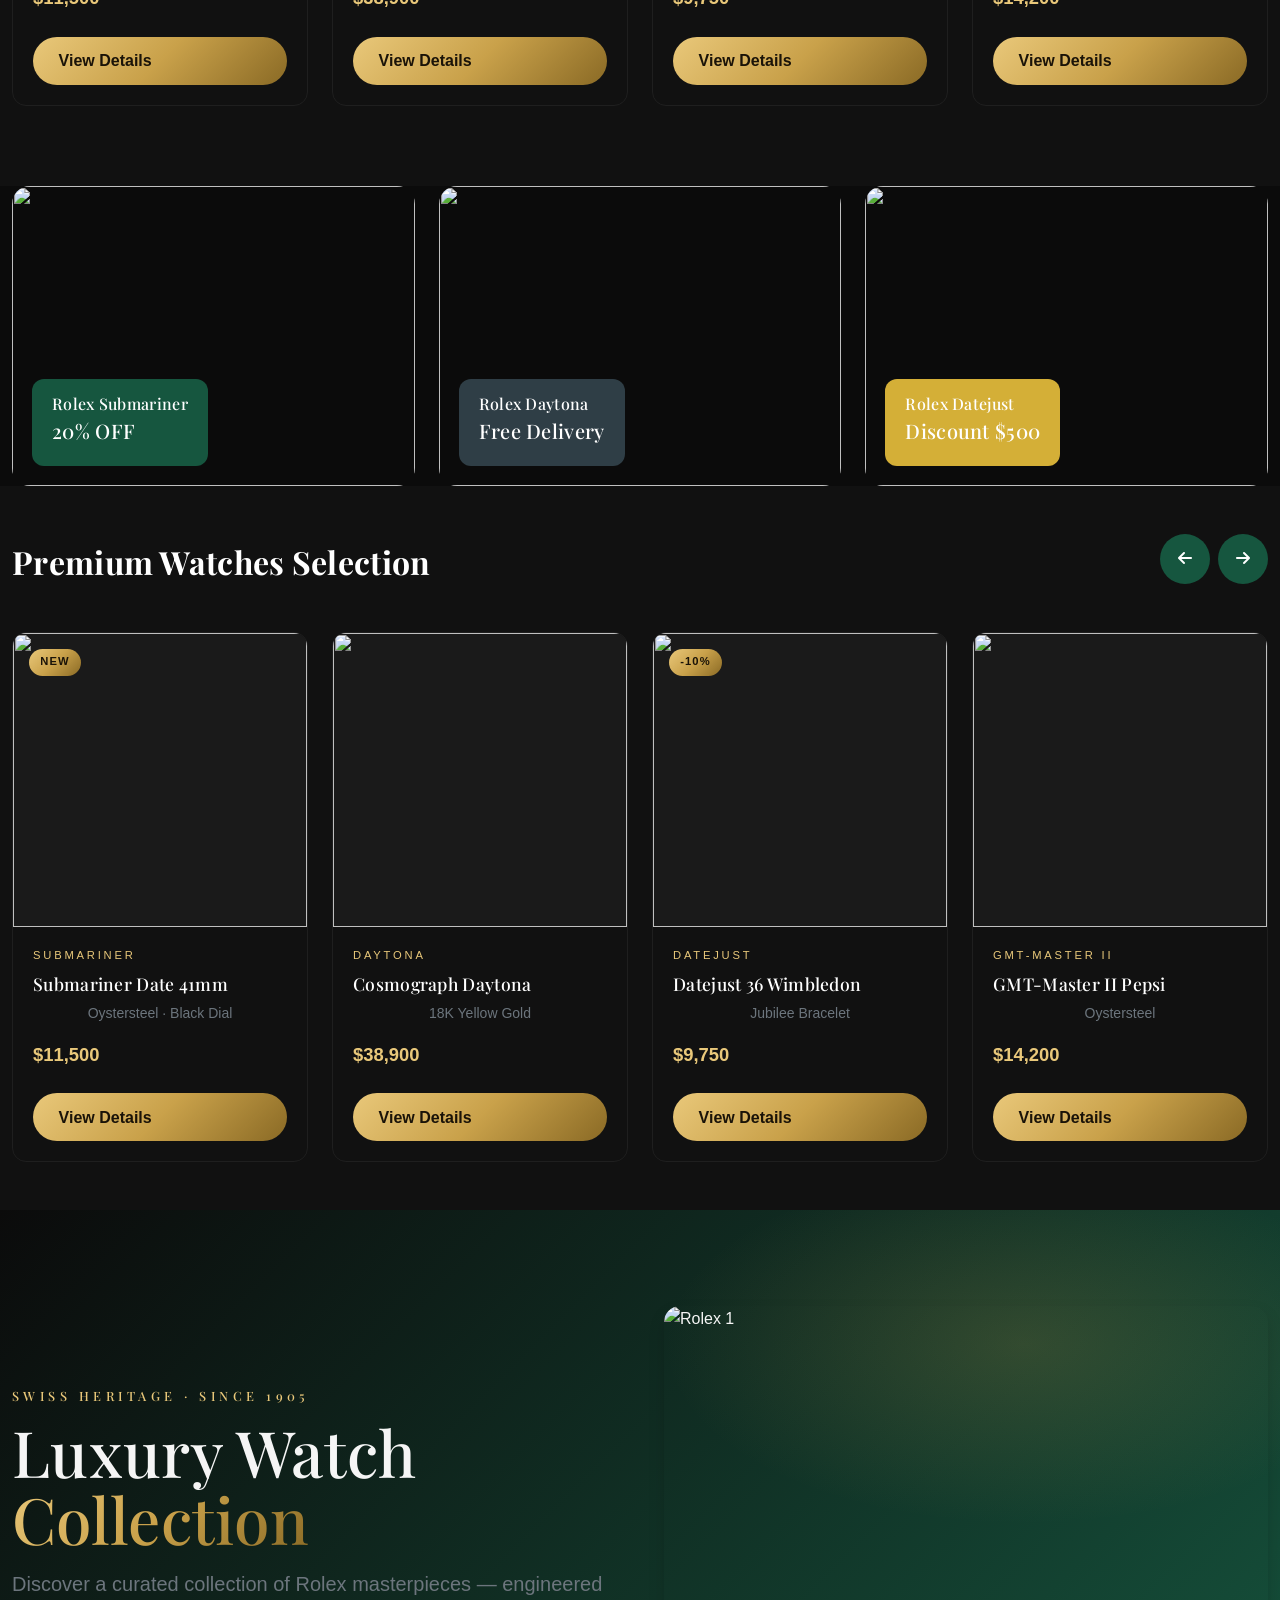
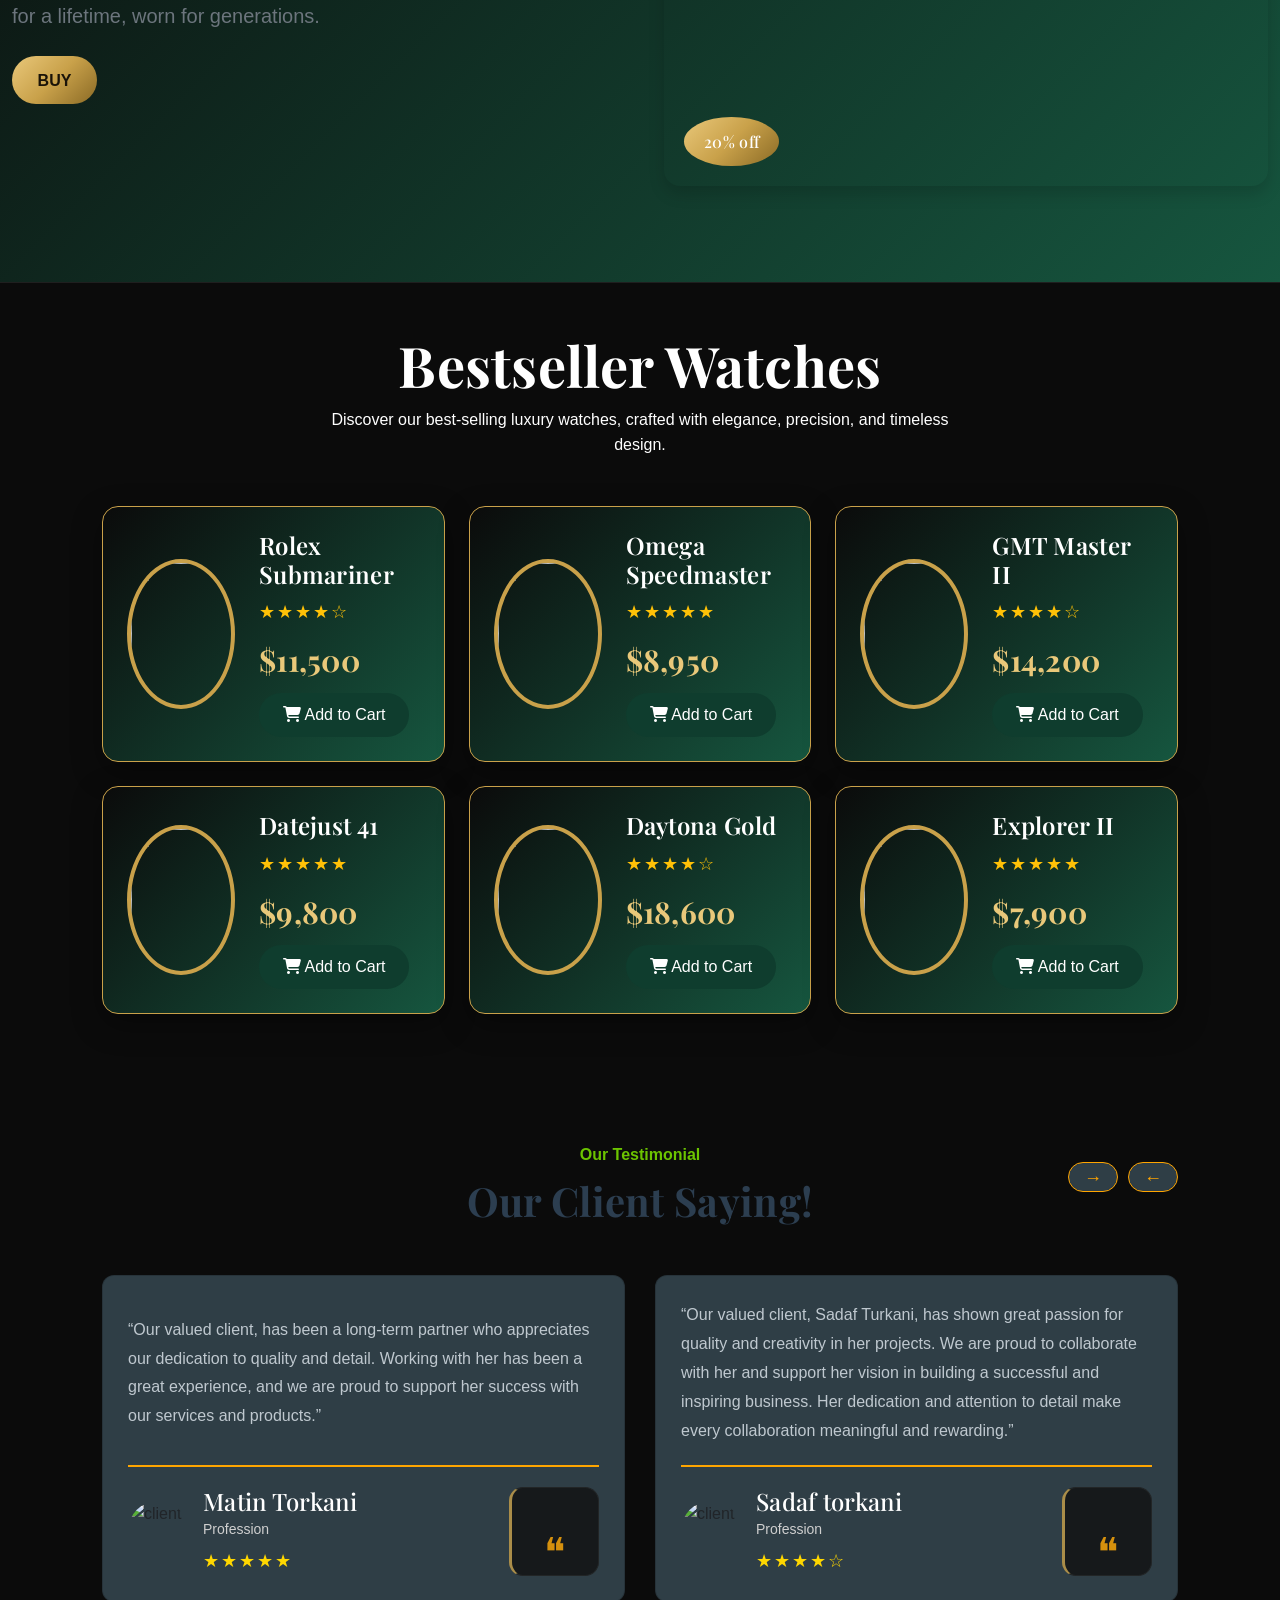
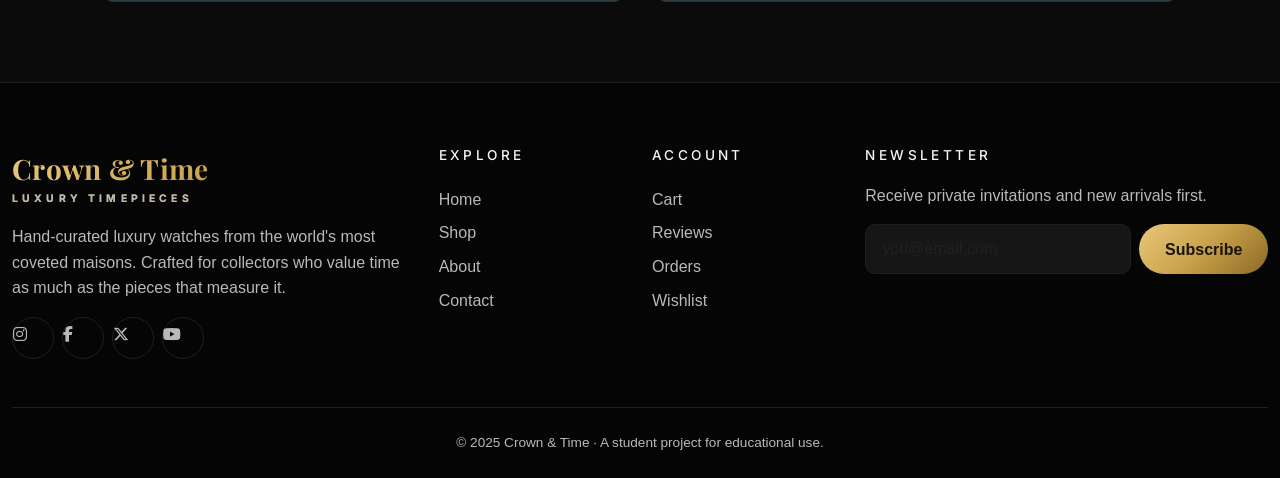
==== commit 71f8fbc5: "correct the part client" ====
--- a/index.html
+++ b/index.html
@@ -357,7 +357,7 @@
                 </p>
                 <div class="price">$11,500</div>
                 <div class="actions">
-                  <a href="shop-detail.html" class="btn-gold w-100"
+                  <a href="shop-details.html" class="btn-gold w-100"
                     >View Details</a
                   >
                 </div>
@@ -378,7 +378,7 @@
                 <p class="text-secondary small mb-1">18k Yellow Gold</p>
                 <div class="price">$38,900</div>
                 <div class="actions">
-                  <a href="shop-detail.html" class="btn-gold w-100"
+                  <a href="shop-details.html" class="btn-gold w-100"
                     >View Details</a
                   >
                 </div>
@@ -400,7 +400,7 @@
                 <p class="text-secondary small mb-1">Jubilee bracelet</p>
                 <div class="price">$9,750</div>
                 <div class="actions">
-                  <a href="shop-detail.html" class="btn-gold w-100"
+                  <a href="shop-details.html" class="btn-gold w-100"
                     >View Details</a
                   >
                 </div>
@@ -421,7 +421,7 @@
                 <p class="text-secondary small mb-1">Oystersteel</p>
                 <div class="price">$14,200</div>
                 <div class="actions">
-                  <a href="shop-detail.html" class="btn-gold w-100"
+                  <a href="shop-details.html" class="btn-gold w-100"
                     >View Details</a
                   >
                 </div>
@@ -459,7 +459,7 @@
                 </p>
                 <div class="price">$11,500</div>
                 <div class="actions">
-                  <a href="shop-detail.html" class="btn-gold w-100"
+                  <a href="shop-details.html" class="btn-gold w-100"
                     >View Details</a
                   >
                 </div>
@@ -480,7 +480,7 @@
                 <p class="text-secondary small mb-1">18k Yellow Gold</p>
                 <div class="price">$38,900</div>
                 <div class="actions">
-                  <a href="shop-detail.html" class="btn-gold w-100"
+                  <a href="shop-details.html" class="btn-gold w-100"
                     >View Details</a
                   >
                 </div>
@@ -502,7 +502,7 @@
                 <p class="text-secondary small mb-1">Jubilee bracelet</p>
                 <div class="price">$9,750</div>
                 <div class="actions">
-                  <a href="shop-detail.html" class="btn-gold w-100"
+                  <a href="shop-details.html" class="btn-gold w-100"
                     >View Details</a
                   >
                 </div>
@@ -523,7 +523,7 @@
                 <p class="text-secondary small mb-1">Oystersteel</p>
                 <div class="price">$14,200</div>
                 <div class="actions">
-                  <a href="shop-detail.html" class="btn-gold w-100"
+                  <a href="shop-details.html" class="btn-gold w-100"
                     >View Details</a
                   >
                 </div>
--- a/style.css
+++ b/style.css
@@ -577,71 +577,139 @@
   color:orange;
 }
 
-/* Cards */
-.testimonials{
-  display:flex;
-  gap:30px;
-}
-
-.card{
-  flex:1;
-  background:#2f3e46;
-  padding:25px;
-  border-radius:12px;
-  position:relative;
-}
-
-.text{
-  color:#5f6c7b;
-  line-height:1.6;
-}
-
-.line{
-  height:2px;
-  background:orange;
-  margin:20px 0;
-  width:100%;
-}
-
-.bottom{
-  display:flex;
-  align-items:center;
-  gap:15px;
-  position:relative;
-}
-
-.bottom img{
-  width:60px;
-  height:60px;
-  border-radius:10px;
-}
-
-.info h4{
-  margin:0;
-  color:#2c3e50;
-}
-
-.info span{
-  font-size:13px;
-  color:#7a8a99;
-}
-
-.stars{
-  color:#7cb518;
-  margin-top:5px;
-}
-
-.quote{
-  position:absolute;
-  right:0;
-  bottom:0;
-  font-size:40px;
-  color:orange;
-  opacity:0.7;
- background:#2f3e46;
- border: none;
-}
-
+/* ===========================
+   Testimonial Section
+=========================== */
+
+.testimonials {
+  display: flex;
+  gap: 30px;
+  flex-wrap: wrap;
+}
+
+.card {
+  flex: 1 1 350px;
+  background: #2f3e46;
+  padding: 25px;
+  border-radius: 12px;
+  position: relative;
+}
+
+.text {
+  color: #bfc8cf;
+  line-height: 1.8;
+}
+
+.line {
+  height: 2px;
+  background: orange;
+  margin: 20px 0;
+  width: 100%;
+}
+
+.bottom {
+  display: flex;
+  align-items: center;
+  gap: 15px;
+  position: relative;
+}
+
+.bottom img {
+  width: 60px;
+  height: 60px;
+  border-radius: 50%;
+  object-fit: cover;
+}
+
+.text-gold h4 {
+  margin: 0;
+  color: #fff;
+}
+
+.text-gold span {
+  color: #c9c9c9;
+  font-size: 14px;
+}
+
+.stars {
+  color: gold;
+  margin-top: 5px;
+}
+
+.quote {
+  position: absolute;
+  right: 0;
+  bottom: 0;
+  font-size: 40px;
+  color: orange;
+  opacity: .8;
+}
+
+/*==============================
+        Tablet
+===============================*/
+
+@media (max-width: 992px) {
+
+  .testimonials {
+    flex-direction: column;
+  }
+
+  .card {
+    width: 100%;
+  }
+
+}
+
+/*==============================
+        Mobile
+===============================*/
+
+@media (max-width: 576px) {
+
+  .header {
+    text-align: center;
+  }
+
+  .header h2 {
+    font-size: 28px;
+  }
+
+  .arrows {
+    justify-content: center;
+    margin-top: 20px;
+  }
+
+  .bottom {
+    flex-wrap: wrap;
+    gap: 12px;
+  }
+
+  .quote {
+    position: static;
+    margin-left: auto;
+    font-size: 32px;
+  }
+
+  .card {
+    padding: 20px;
+  }
+
+  .text {
+    font-size: 15px;
+  }
+
+}
+
+.text-gold h4{
+    margin:0;
+    color:#fff;
+}
+
+.text-gold span{
+    color:#cfcfcf;
+    font-size:14px;
+}
 /* Footer */
 .site-footer {
   background: #050505;
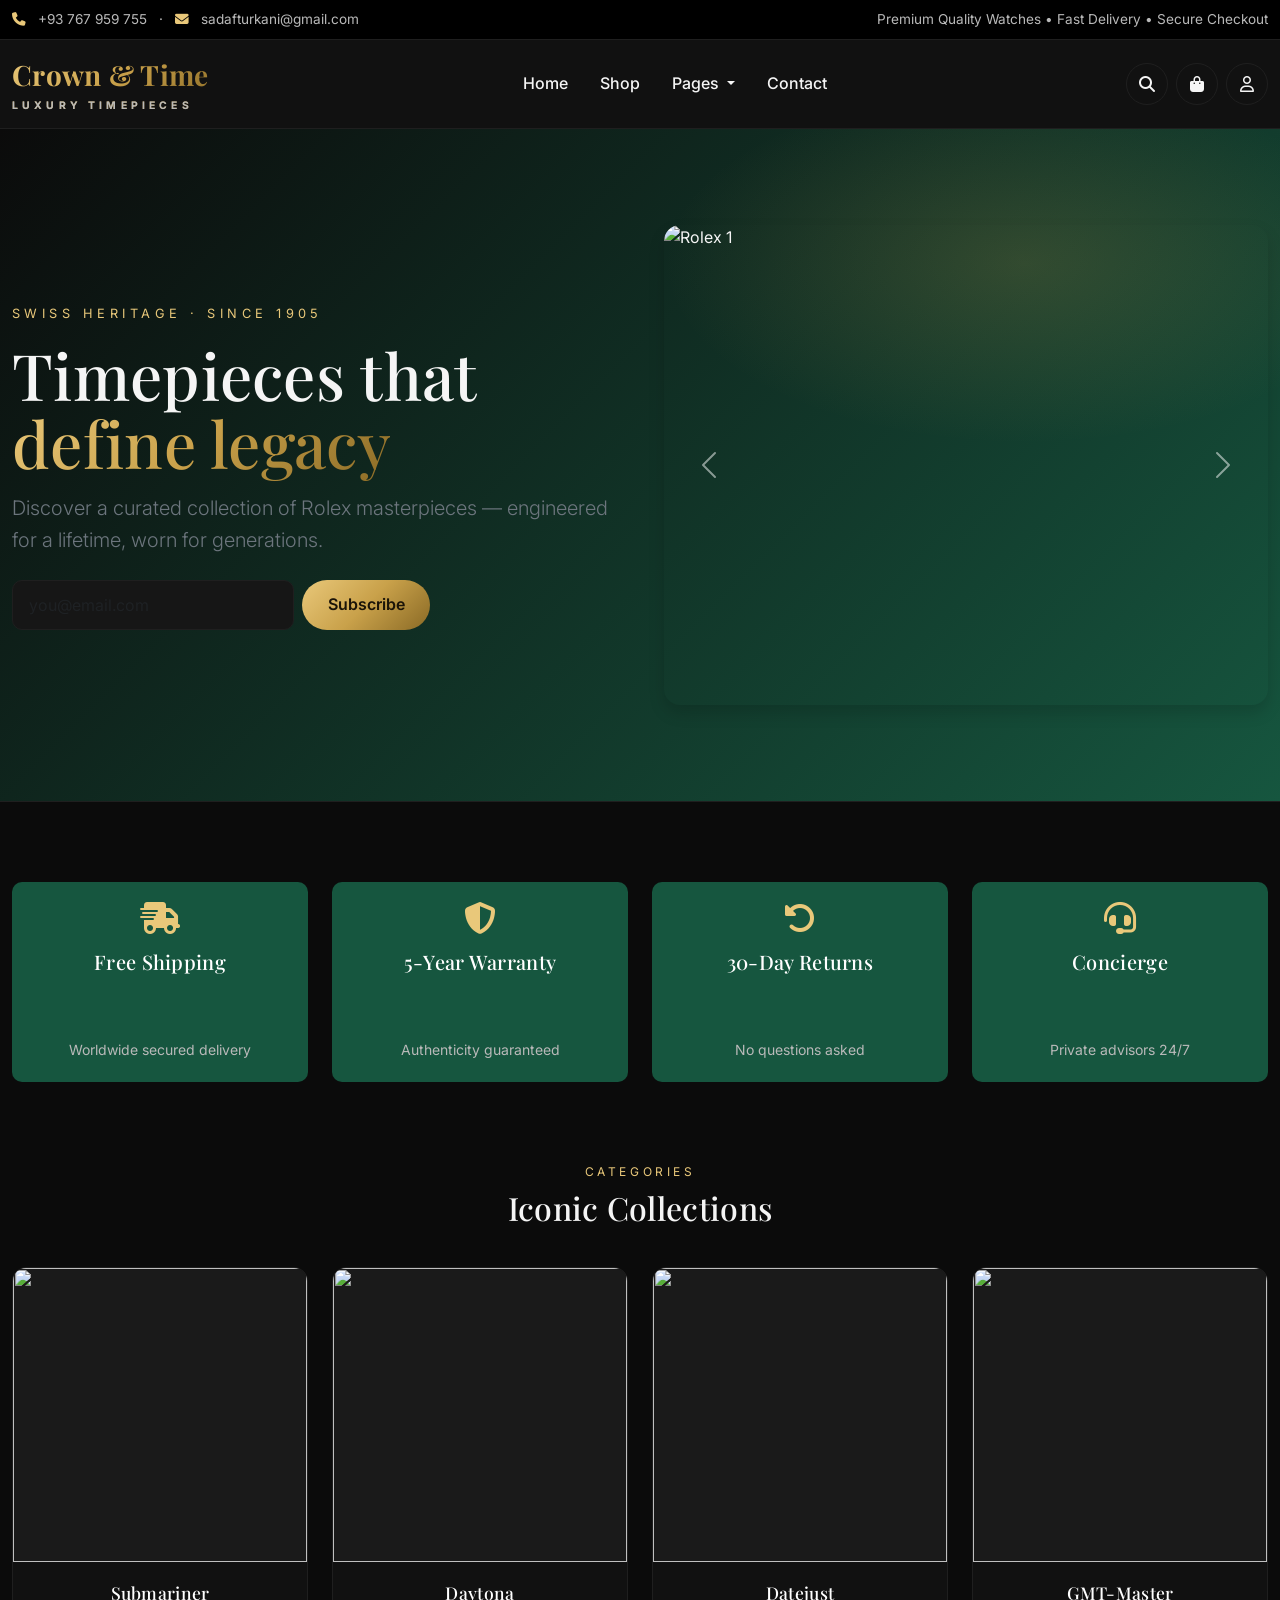
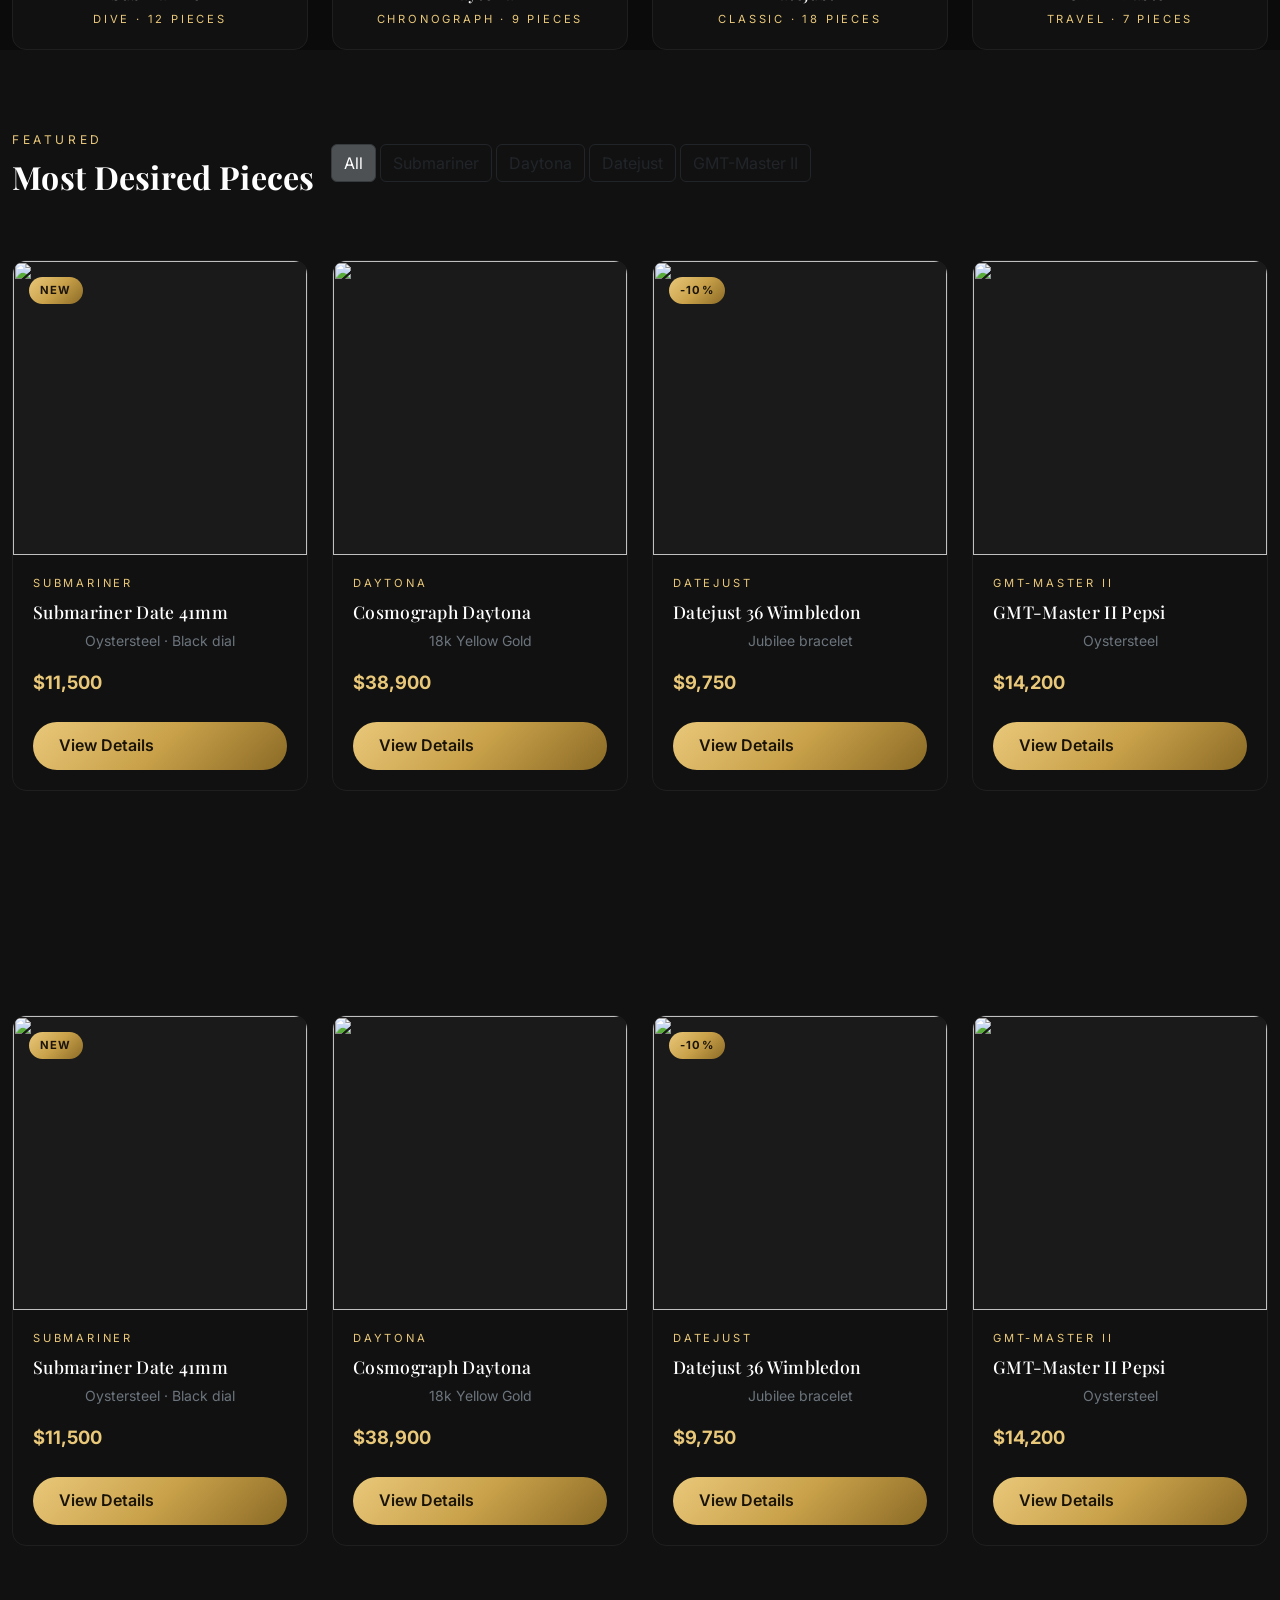
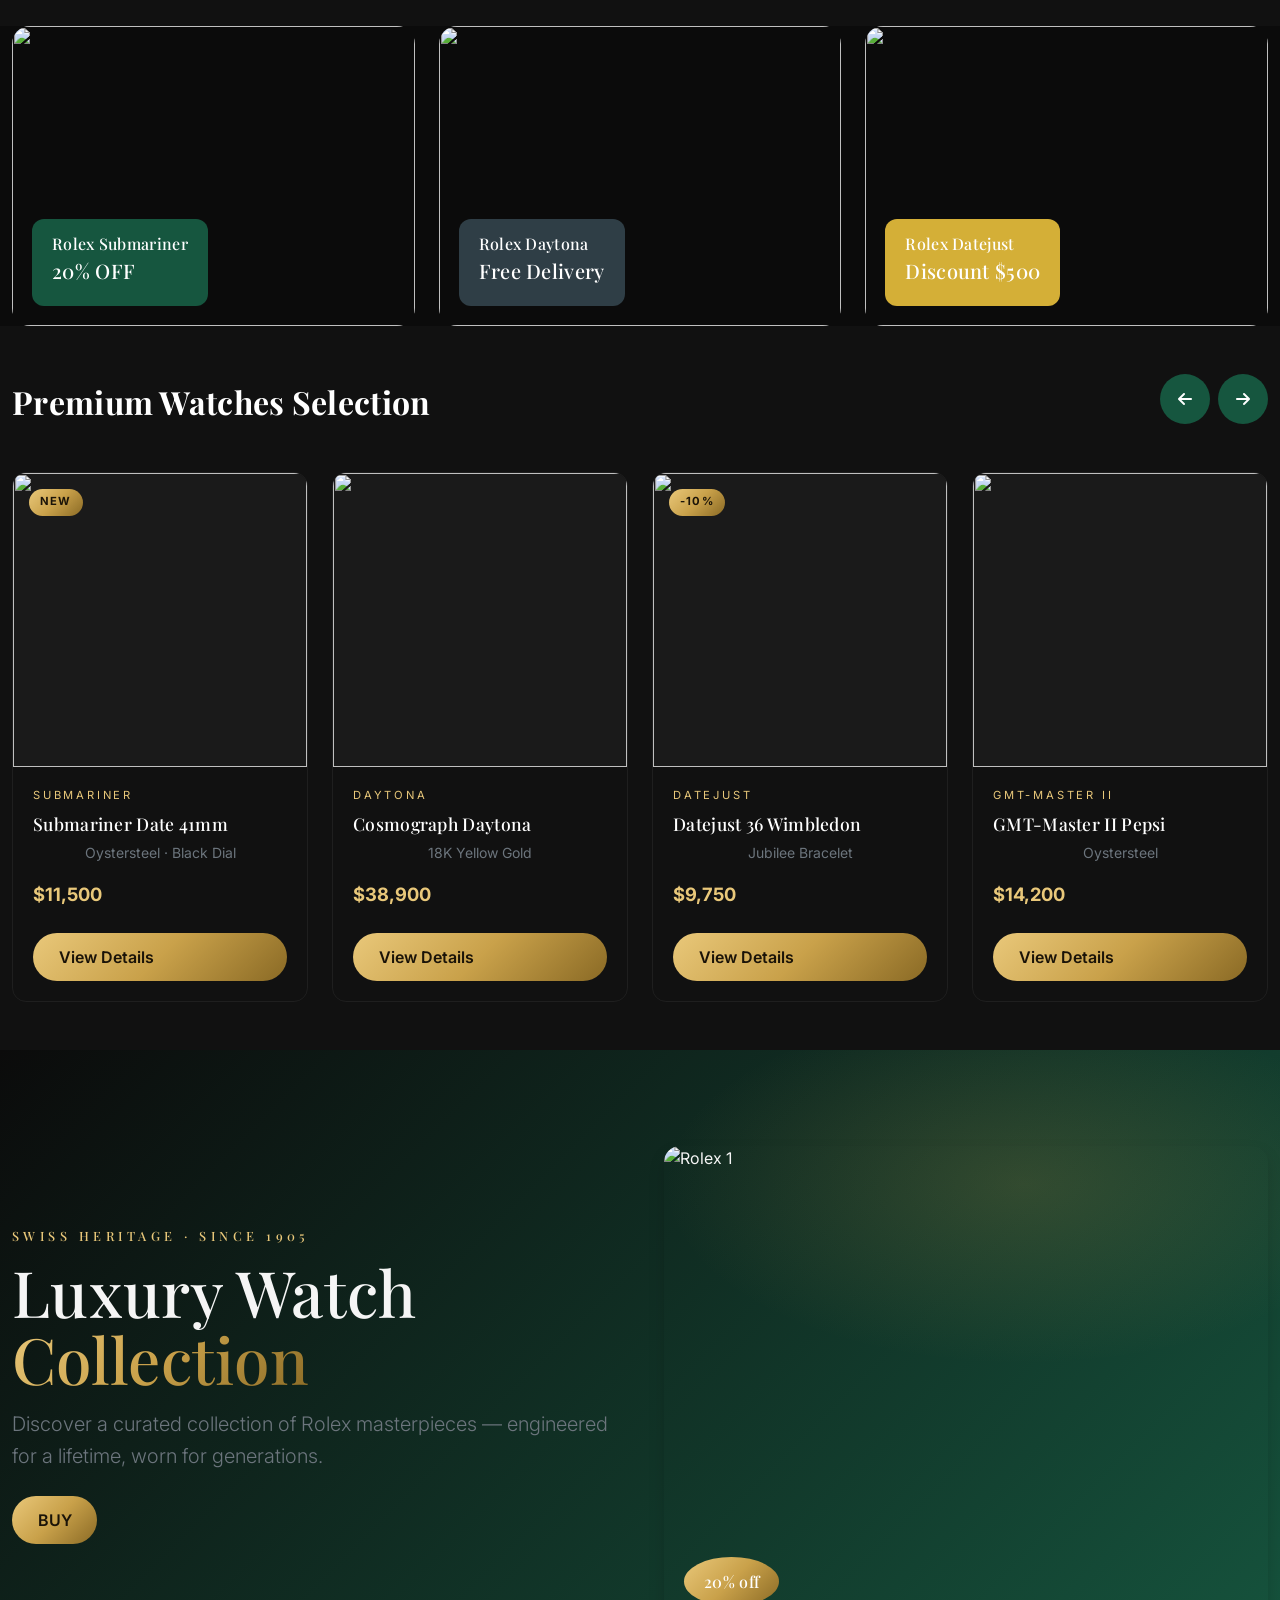
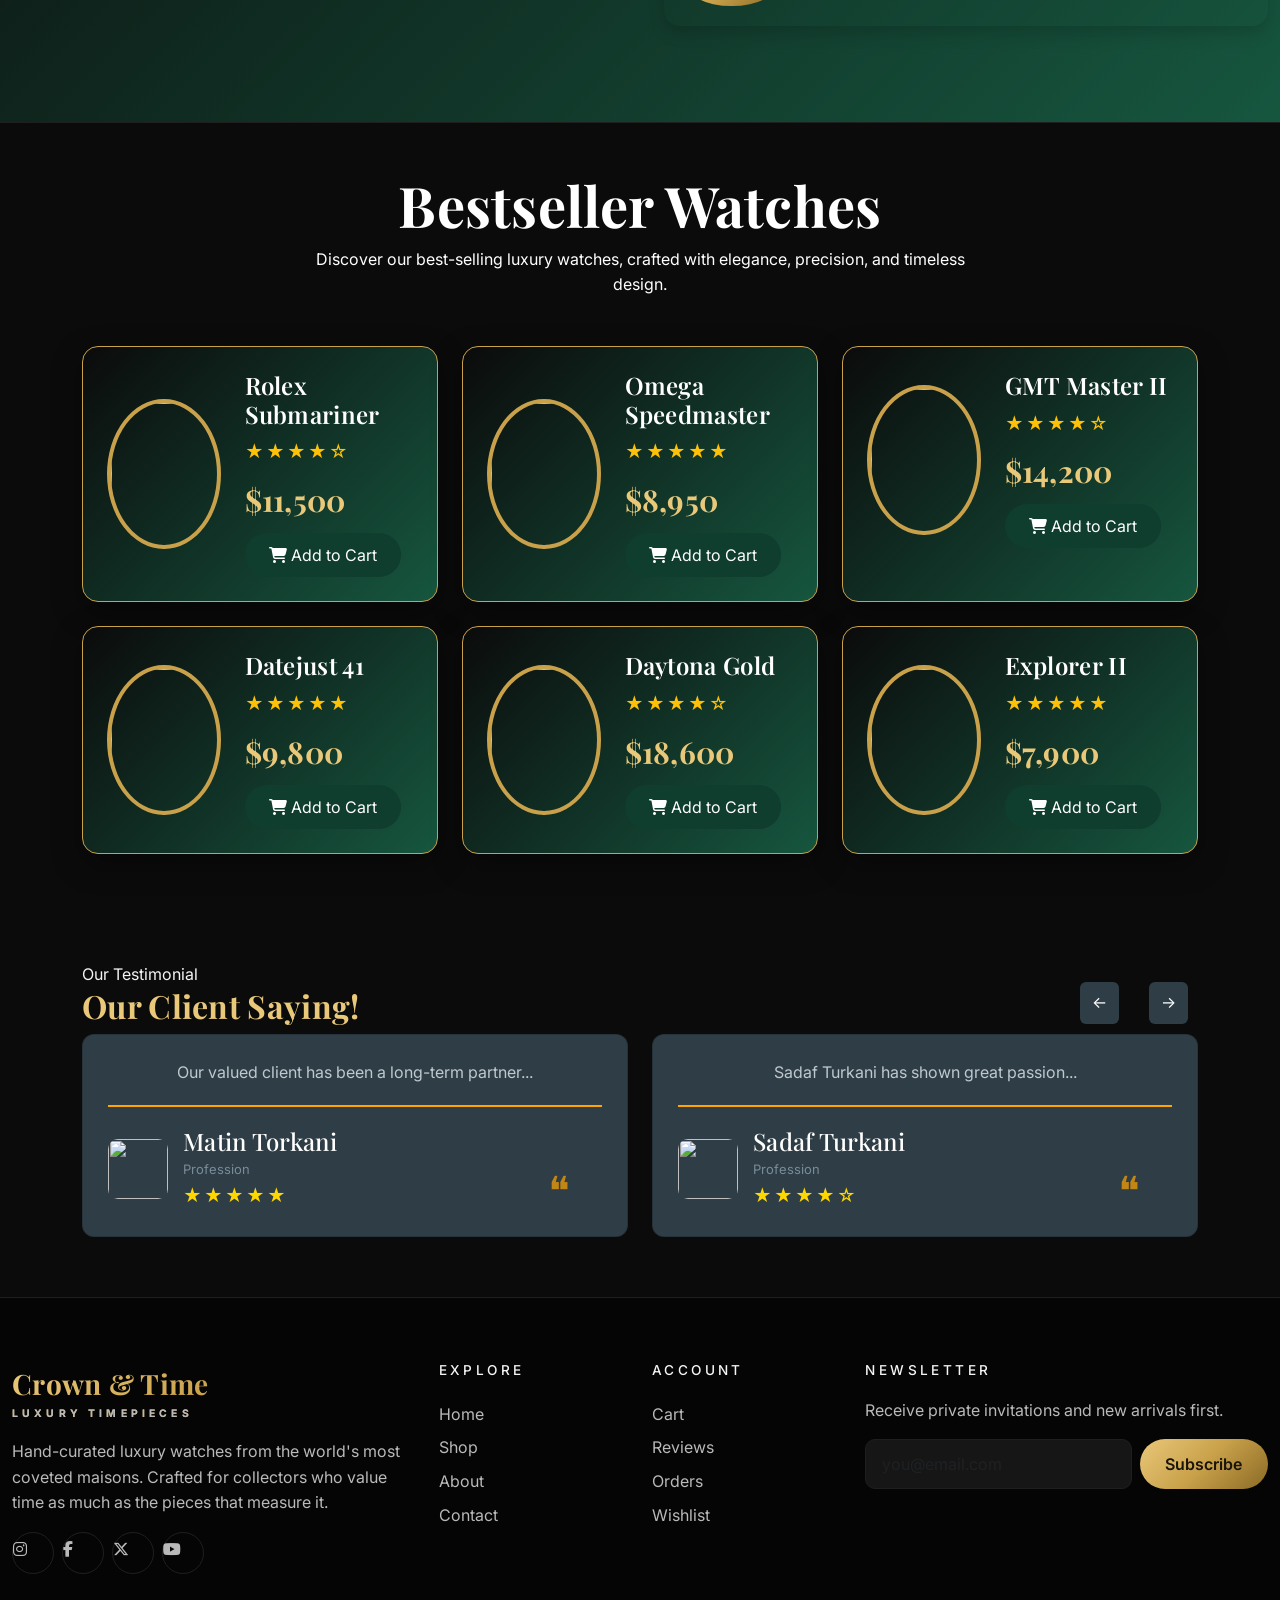
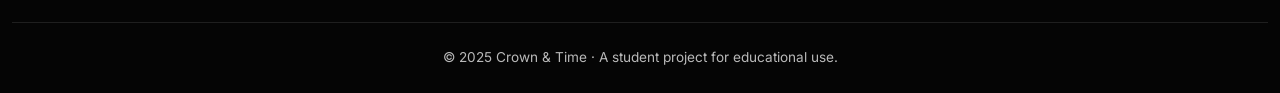
==== commit 6d42ec24: "worked carousel" ====
--- a/index.html
+++ b/index.html
@@ -230,7 +230,7 @@
       </div>
     </section>
 
-    <section class="section">
+    <!-- <section class="section"> -->
       <div class="container-xxl">
         <div class="text-center section-title">
           <div class="eyebrow">Categories</div>
@@ -1051,71 +1051,118 @@
     </section>
 
     <!-- client -->
-
-    <section class="testimonial-section">
-      <div class="container">
-        <div class="header">
-          <div class="subtitle">Our Testimonial</div>
-          <h2>Our Client Saying!</h2>
-
-          <div class="arrows">
-            <button class="arrow">→</button>
-            <button class="arrow">←</button>
-          </div>
-        </div>
-
-        <div class="testimonials">
-          <div class="card">
-            <p class="text">
-              “Our valued client, has been a long-term partner who appreciates
-              our dedication to quality and detail. Working with her has been a
-              great experience, and we are proud to support her success with our
-              services and products.”
-            </p>
-
-            <div class="line"></div>
-
-            <div class="bottom">
-              <img src="https://i.pravatar.cc/80?img=12" alt="client" />
-
-              <div class="text-gold">
-                <h4>Matin Torkani</h4>
-                <span>Profession</span>
-
-                <div class="stars">★★★★★</div>
-              </div>
-
-              <div class="quote">❝</div>
-            </div>
-          </div>
-
-          <div class="card">
-            <p class="text">
-              “Our valued client, Sadaf Turkani, has shown great passion for
-              quality and creativity in her projects. We are proud to
-              collaborate with her and support her vision in building a
-              successful and inspiring business. Her dedication and attention to
-              detail make every collaboration meaningful and rewarding.”
-            </p>
-
-            <div class="line"></div>
-
-            <div class="bottom">
-              <img src="https://i.pravatar.cc/80?img=32" alt="client" />
-
-              <div class="text-gold">
-                <h4>Sadaf torkani</h4>
-                <span>Profession</span>
-
-                <div class="stars">★★★★☆</div>
-              </div>
-
-              <div class="quote">❝</div>
-            </div>
-          </div>
-        </div>
-      </div>
-    </section>
+<section class="testimonial-section">
+  <div class="container">
+
+    <!-- HEADER -->
+    <div class="header">
+      <div class="subtitle">Our Testimonial
+        <h2 class="text-gold">Our Client Saying!</h2>
+      </div>
+      
+
+      <div class="arrows">
+        <button class="arrow" data-bs-target="#testimonialCarousel" data-bs-slide="prev">←</button>
+        <button class="arrow" data-bs-target="#testimonialCarousel" data-bs-slide="next">→</button>
+      </div>
+    </div>
+
+    <!-- CAROUSEL -->
+    <div id="testimonialCarousel" class="carousel slide">
+
+      <div class="carousel-inner">
+
+        <!-- SLIDE 1 -->
+        <div class="carousel-item active">
+          <div class="row g-4">
+
+            <div class="col-12 col-md-6">
+              <div class="card">
+                <p class="text">Our valued client has been a long-term partner...</p>
+
+                <div class="line"></div>
+
+                <div class="bottom">
+                  <img src="https://i.pravatar.cc/80?img=12">
+                  <div class="text-gold">
+                    <h4>Matin Torkani</h4>
+                    <span>Profession</span>
+                    <div class="stars">★★★★★</div>
+                  </div>
+                  <div class="quote">❝</div>
+                </div>
+              </div>
+            </div>
+
+            <div class="col-12 col-md-6">
+              <div class="card">
+                <p class="text">Sadaf Turkani has shown great passion...</p>
+
+                <div class="line"></div>
+
+                <div class="bottom">
+                  <img src="https://i.pravatar.cc/80?img=32">
+                  <div class="text-gold">
+                    <h4>Sadaf Turkani</h4>
+                    <span>Profession</span>
+                    <div class="stars">★★★★☆</div>
+                  </div>
+                  <div class="quote">❝</div>
+                </div>
+              </div>
+            </div>
+
+          </div>
+        </div>
+
+        <!-- SLIDE 2 -->
+        <div class="carousel-item">
+          <div class="row g-4">
+
+            <div class="col-12 col-md-6">
+              <div class="card">
+                <p class="text">Excellent service and quality products...</p>
+
+                <div class="line"></div>
+
+                <div class="bottom">
+                  <img src="https://i.pravatar.cc/80?img=5">
+                  <div class="text-gold">
+                    <h4>Ali Ahmad</h4>
+                    <span>Customer</span>
+                    <div class="stars">★★★★★</div>
+                  </div>
+                  <div class="quote">❝</div>
+                </div>
+              </div>
+            </div>
+
+            <div class="col-12 col-md-6">
+              <div class="card">
+                <p class="text">Very professional and creative team...</p>
+
+                <div class="line"></div>
+
+                <div class="bottom">
+                  <img src="https://i.pravatar.cc/80?img=8">
+                  <div class="text-gold">
+                    <h4>Maria Khan</h4>
+                    <span>Customer</span>
+                    <div class="stars">★★★★☆</div>
+                  </div>
+                  <div class="quote">❝</div>
+                </div>
+              </div>
+            </div>
+
+          </div>
+        </div>
+
+      </div>
+    </div>
+
+  </div>
+</section>
 
     <!-- FOOTER -->
 
--- a/style.css
+++ b/style.css
@@ -524,191 +524,88 @@
 }
 
 /* client */
-body{
-  font-family: sans-serif;
-  
+.testimonial-section{
+  padding:60px 0;
+}
+
+.card{
+  background:#2f3e46;
+  padding:25px;
+  border-radius:12px;
+  height:100%;
+  position:relative;
+}
+
+.text{
+  color:#bfc8cf;
+  line-height:1.6;
+}
+
+.line{
+  height:2px;
+  background:orange;
+  margin:20px 0;
+}
+
+.bottom{
+  display:flex;
+  align-items:center;
+  gap:15px;
+  position:relative;
+}
+
+.bottom img{
+  width:60px;
+  height:60px;
+  border-radius:10px;
+}
+
+.text-gold h4{
   margin:0;
-}
-
-.container{
-  width:90%;
-  max-width:1100px;
-  margin:auto;
-}
-
-.testimonial-section{
-  padding:80px 0;
-}
-
-/* Header */
-.header{
-  text-align:center;
-  position:relative;
-  margin-bottom:50px;
-}
-
-.subtitle{
-  color:#6cc400;
-  font-weight:600;
-}
-
-.header h2{
-  font-size:40px;
-  margin:10px 0;
-  color:#2c3e50;
-}
-
-.arrows{
+  color:#fff;
+}
+
+.text-gold span{
+  font-size:13px;
+  color:#7a8a99;
+}
+
+.stars{
+  color:gold;
+}
+
+.quote{
   position:absolute;
   right:0;
-  top:20px;
+  bottom:0;
+  background-color: #2f3e46;
+  border: none;
+  font-size:40px;
+  color:orange;
+  opacity:0.7;
+}
+
+.arrows{
   display:flex;
   gap:10px;
+  margin-top:10px;
+  margin-left:auto;
+}
+.header{
+  display:flex;
+  justify-content:space-between;
+  align-items:center;
+  flex-wrap:wrap;
 }
 
 .arrow{
-  width:50px;
-  height:30px;
-  border:1px solid orange;
   background:#2f3e46;
-  border-radius:20px;
+  color:#fff;
+  border:none;
+  padding:8px 12px;
+  margin: 10px;
+  border-radius:6px;
   cursor:pointer;
-  font-size:18px;
-  color:orange;
-}
-
-/* ===========================
-   Testimonial Section
-=========================== */
-
-.testimonials {
-  display: flex;
-  gap: 30px;
-  flex-wrap: wrap;
-}
-
-.card {
-  flex: 1 1 350px;
-  background: #2f3e46;
-  padding: 25px;
-  border-radius: 12px;
-  position: relative;
-}
-
-.text {
-  color: #bfc8cf;
-  line-height: 1.8;
-}
-
-.line {
-  height: 2px;
-  background: orange;
-  margin: 20px 0;
-  width: 100%;
-}
-
-.bottom {
-  display: flex;
-  align-items: center;
-  gap: 15px;
-  position: relative;
-}
-
-.bottom img {
-  width: 60px;
-  height: 60px;
-  border-radius: 50%;
-  object-fit: cover;
-}
-
-.text-gold h4 {
-  margin: 0;
-  color: #fff;
-}
-
-.text-gold span {
-  color: #c9c9c9;
-  font-size: 14px;
-}
-
-.stars {
-  color: gold;
-  margin-top: 5px;
-}
-
-.quote {
-  position: absolute;
-  right: 0;
-  bottom: 0;
-  font-size: 40px;
-  color: orange;
-  opacity: .8;
-}
-
-/*==============================
-        Tablet
-===============================*/
-
-@media (max-width: 992px) {
-
-  .testimonials {
-    flex-direction: column;
-  }
-
-  .card {
-    width: 100%;
-  }
-
-}
-
-/*==============================
-        Mobile
-===============================*/
-
-@media (max-width: 576px) {
-
-  .header {
-    text-align: center;
-  }
-
-  .header h2 {
-    font-size: 28px;
-  }
-
-  .arrows {
-    justify-content: center;
-    margin-top: 20px;
-  }
-
-  .bottom {
-    flex-wrap: wrap;
-    gap: 12px;
-  }
-
-  .quote {
-    position: static;
-    margin-left: auto;
-    font-size: 32px;
-  }
-
-  .card {
-    padding: 20px;
-  }
-
-  .text {
-    font-size: 15px;
-  }
-
-}
-
-.text-gold h4{
-    margin:0;
-    color:#fff;
-}
-
-.text-gold span{
-    color:#cfcfcf;
-    font-size:14px;
 }
 /* Footer */
 .site-footer {
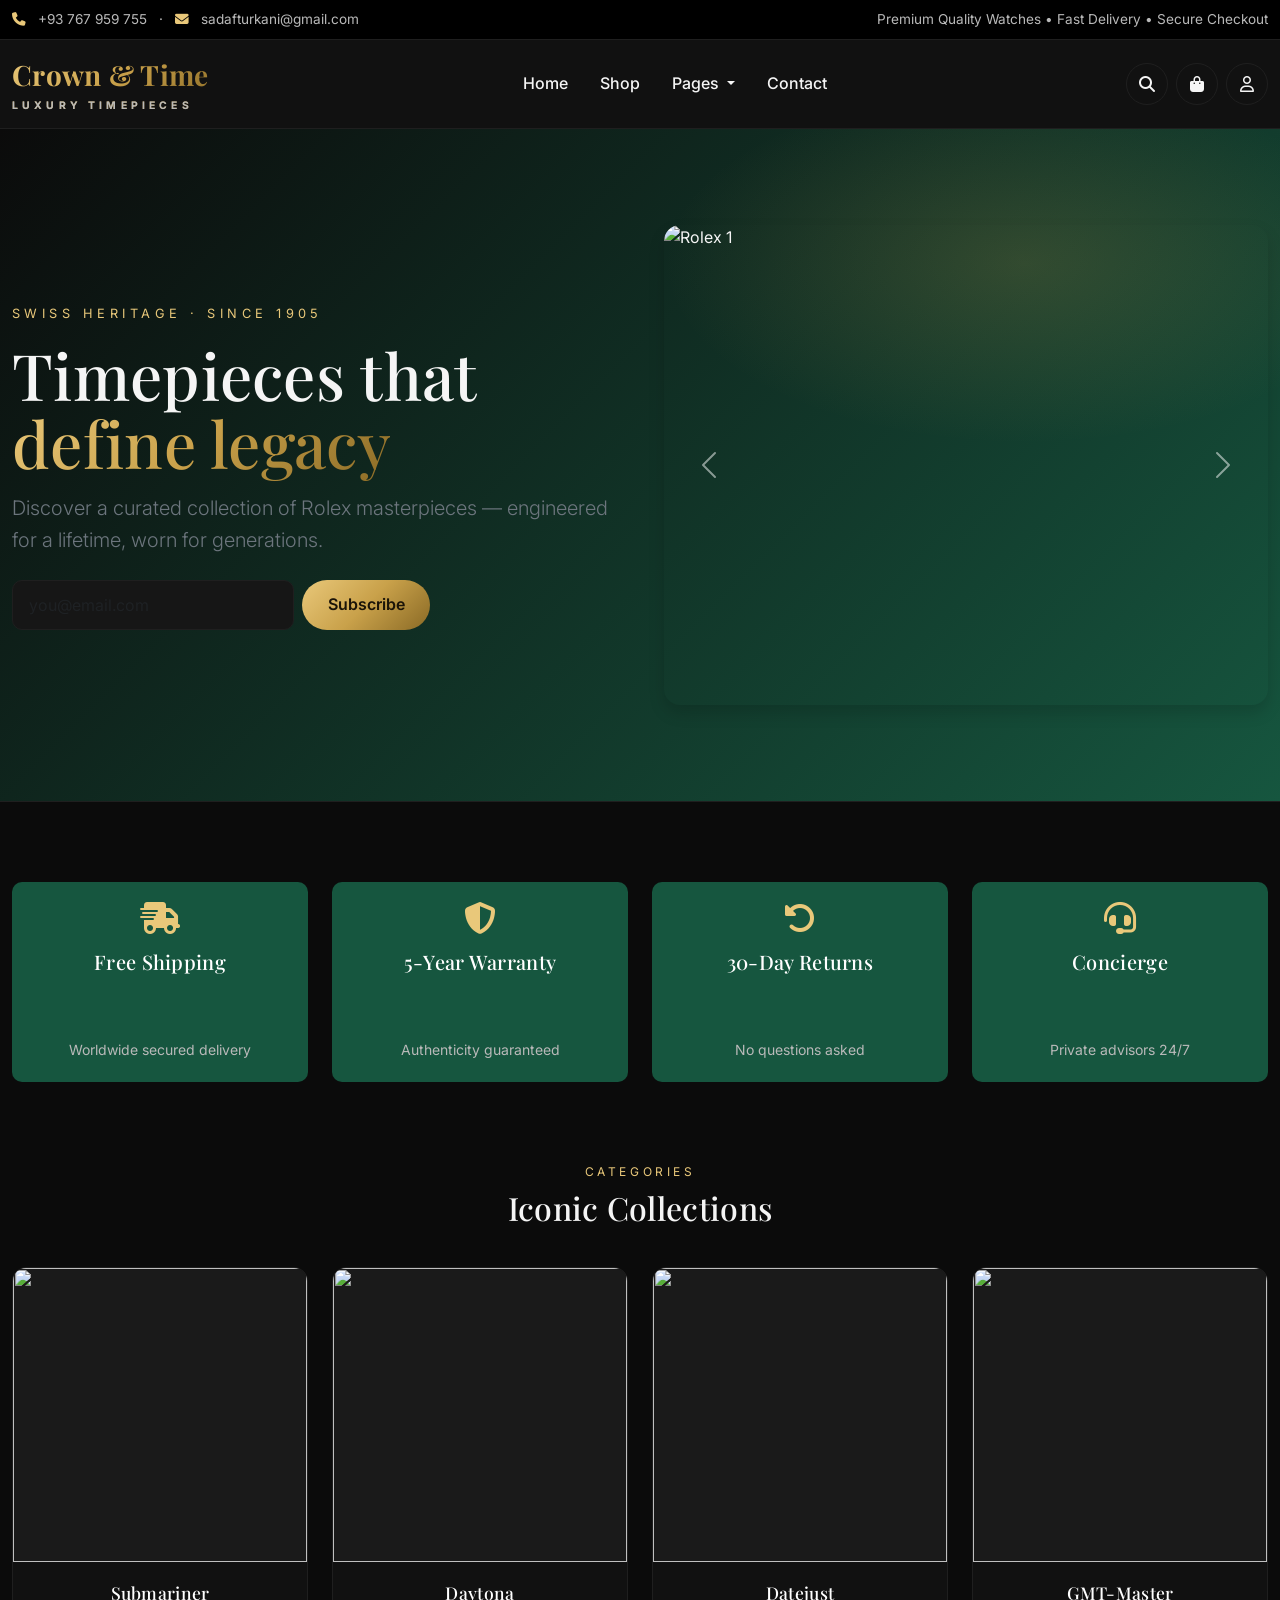
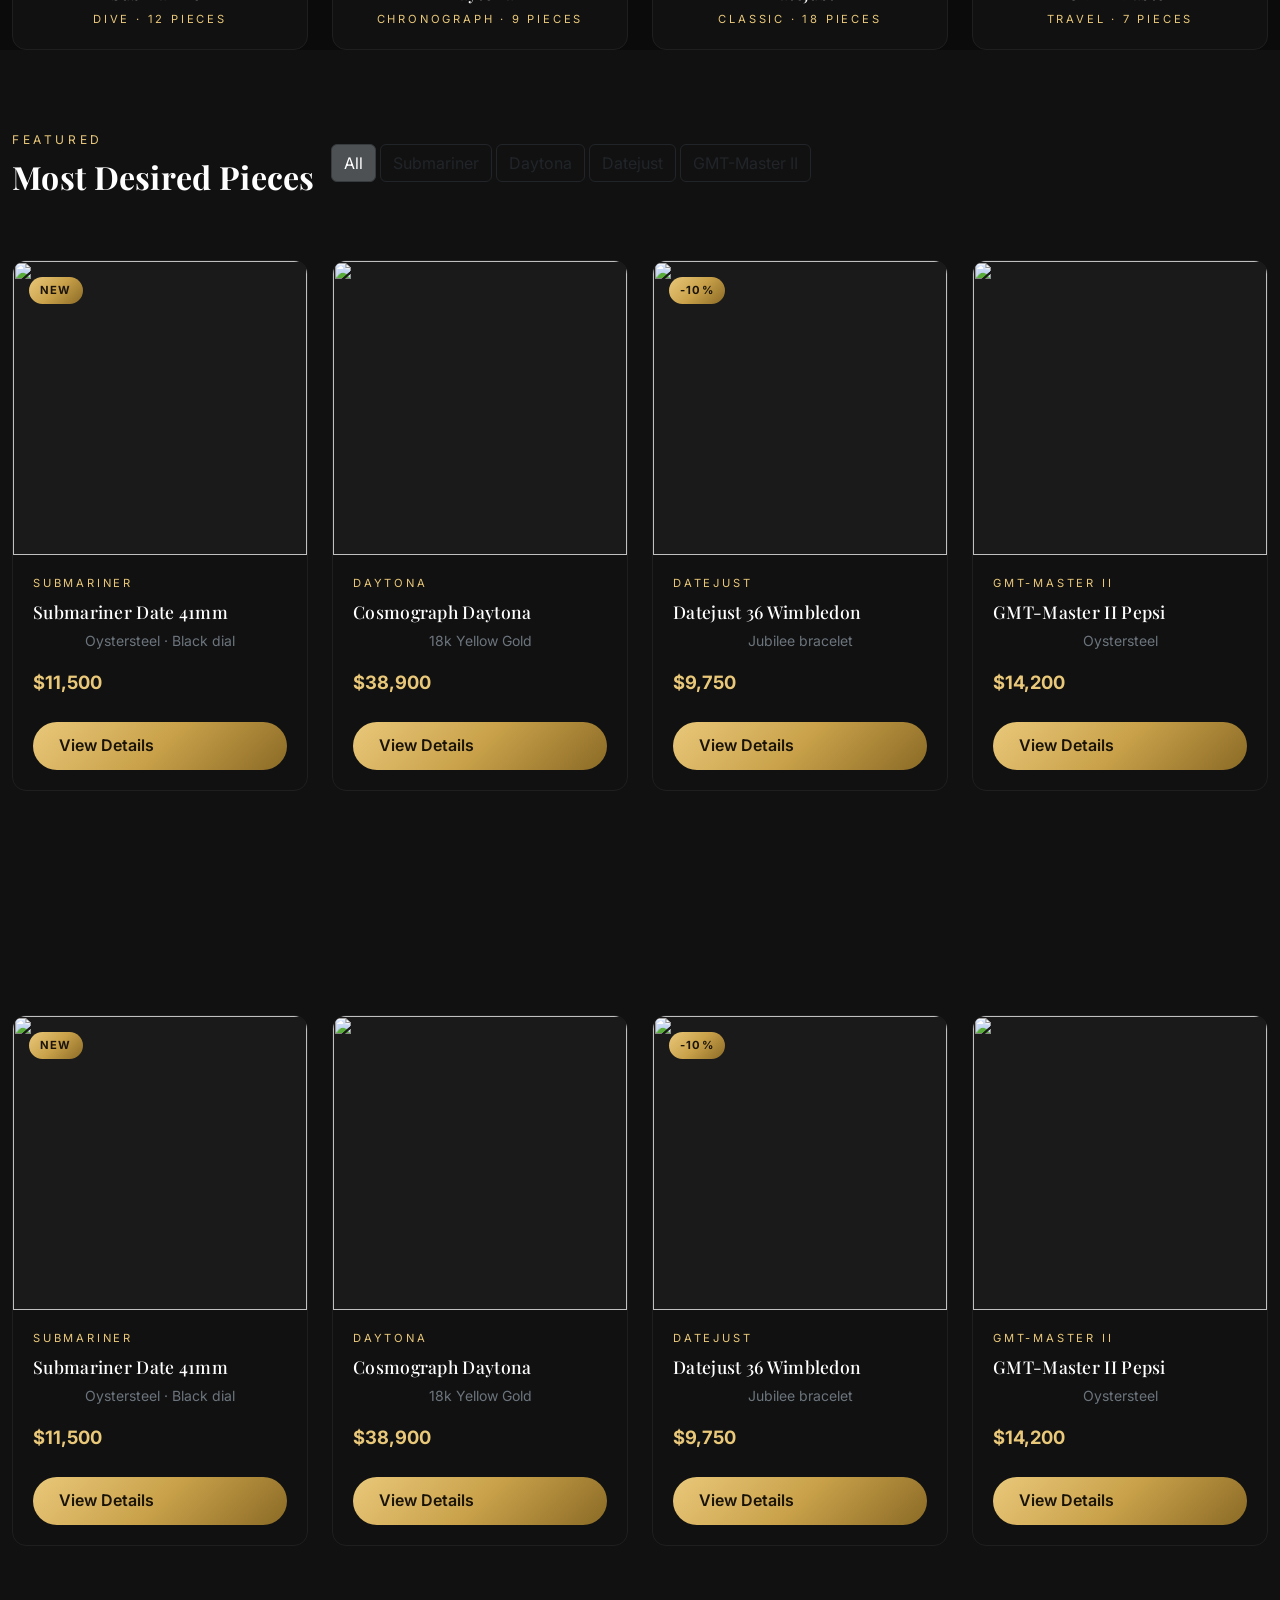
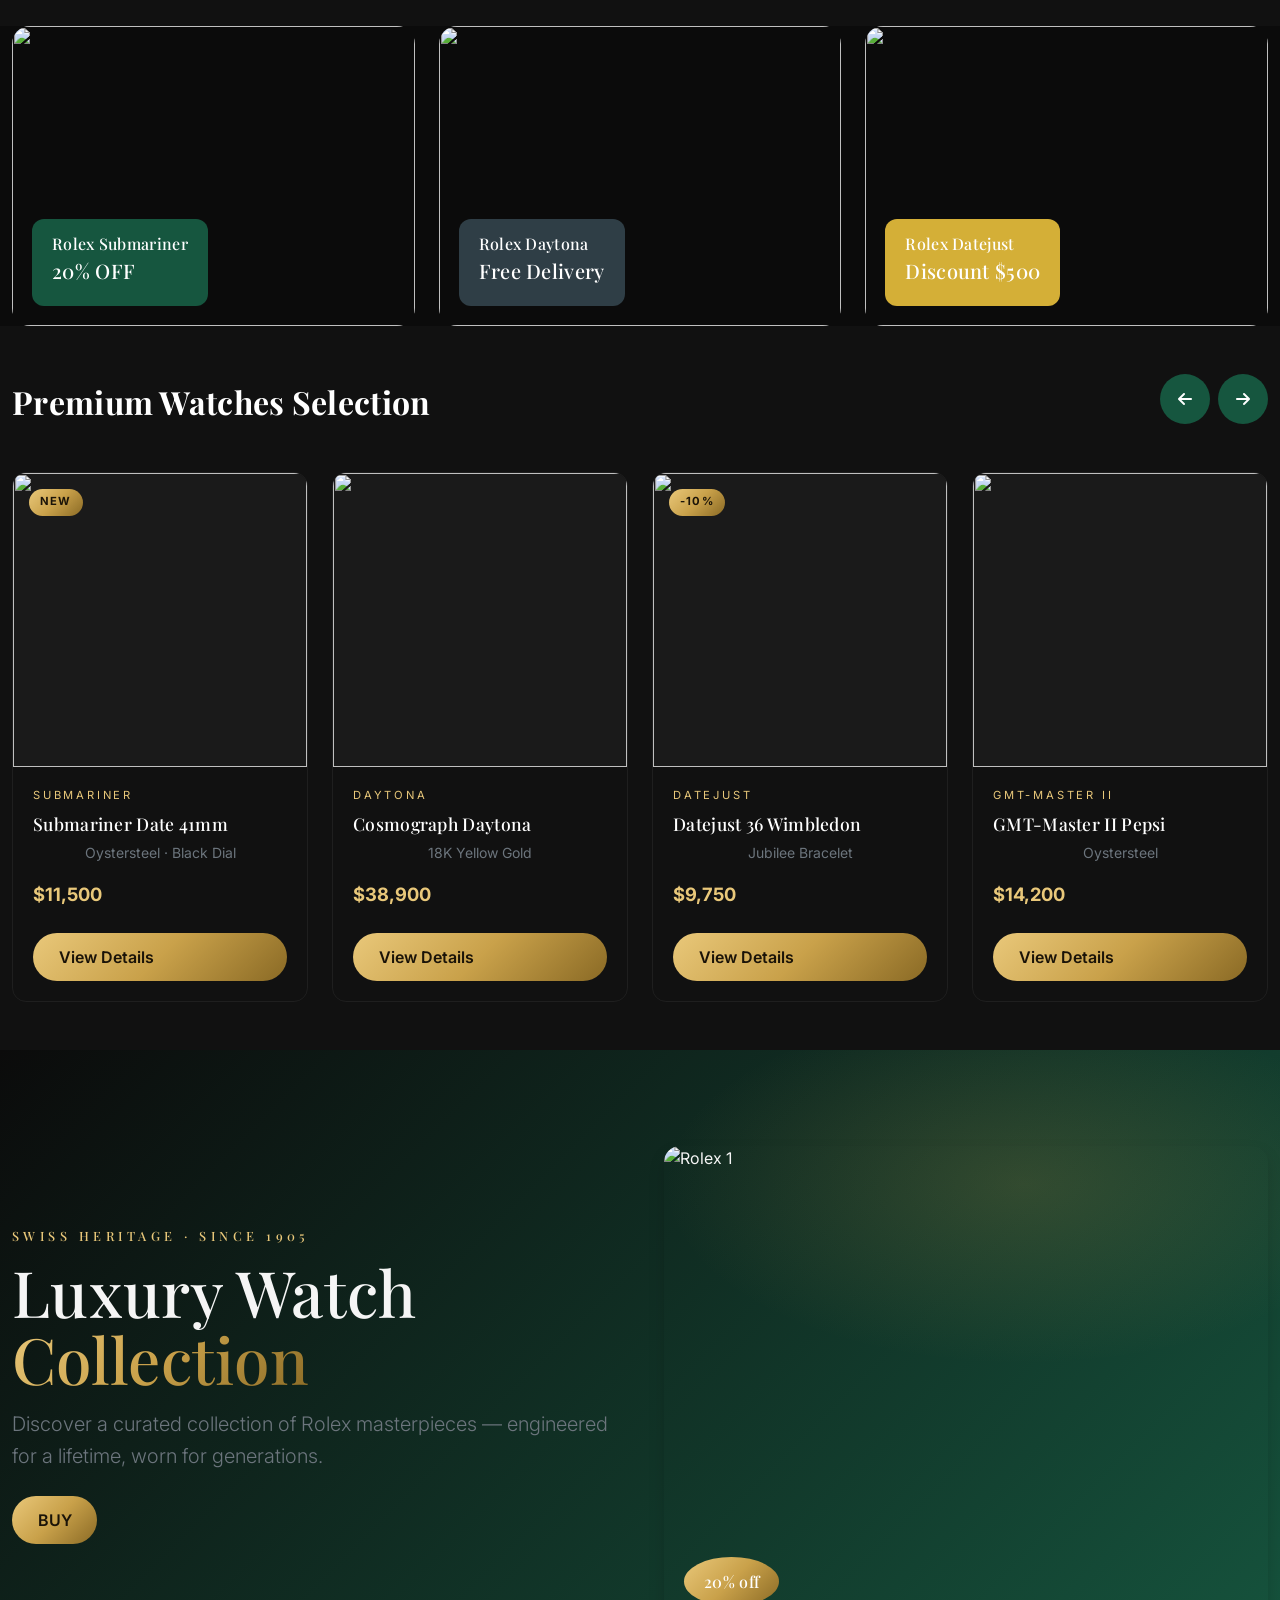
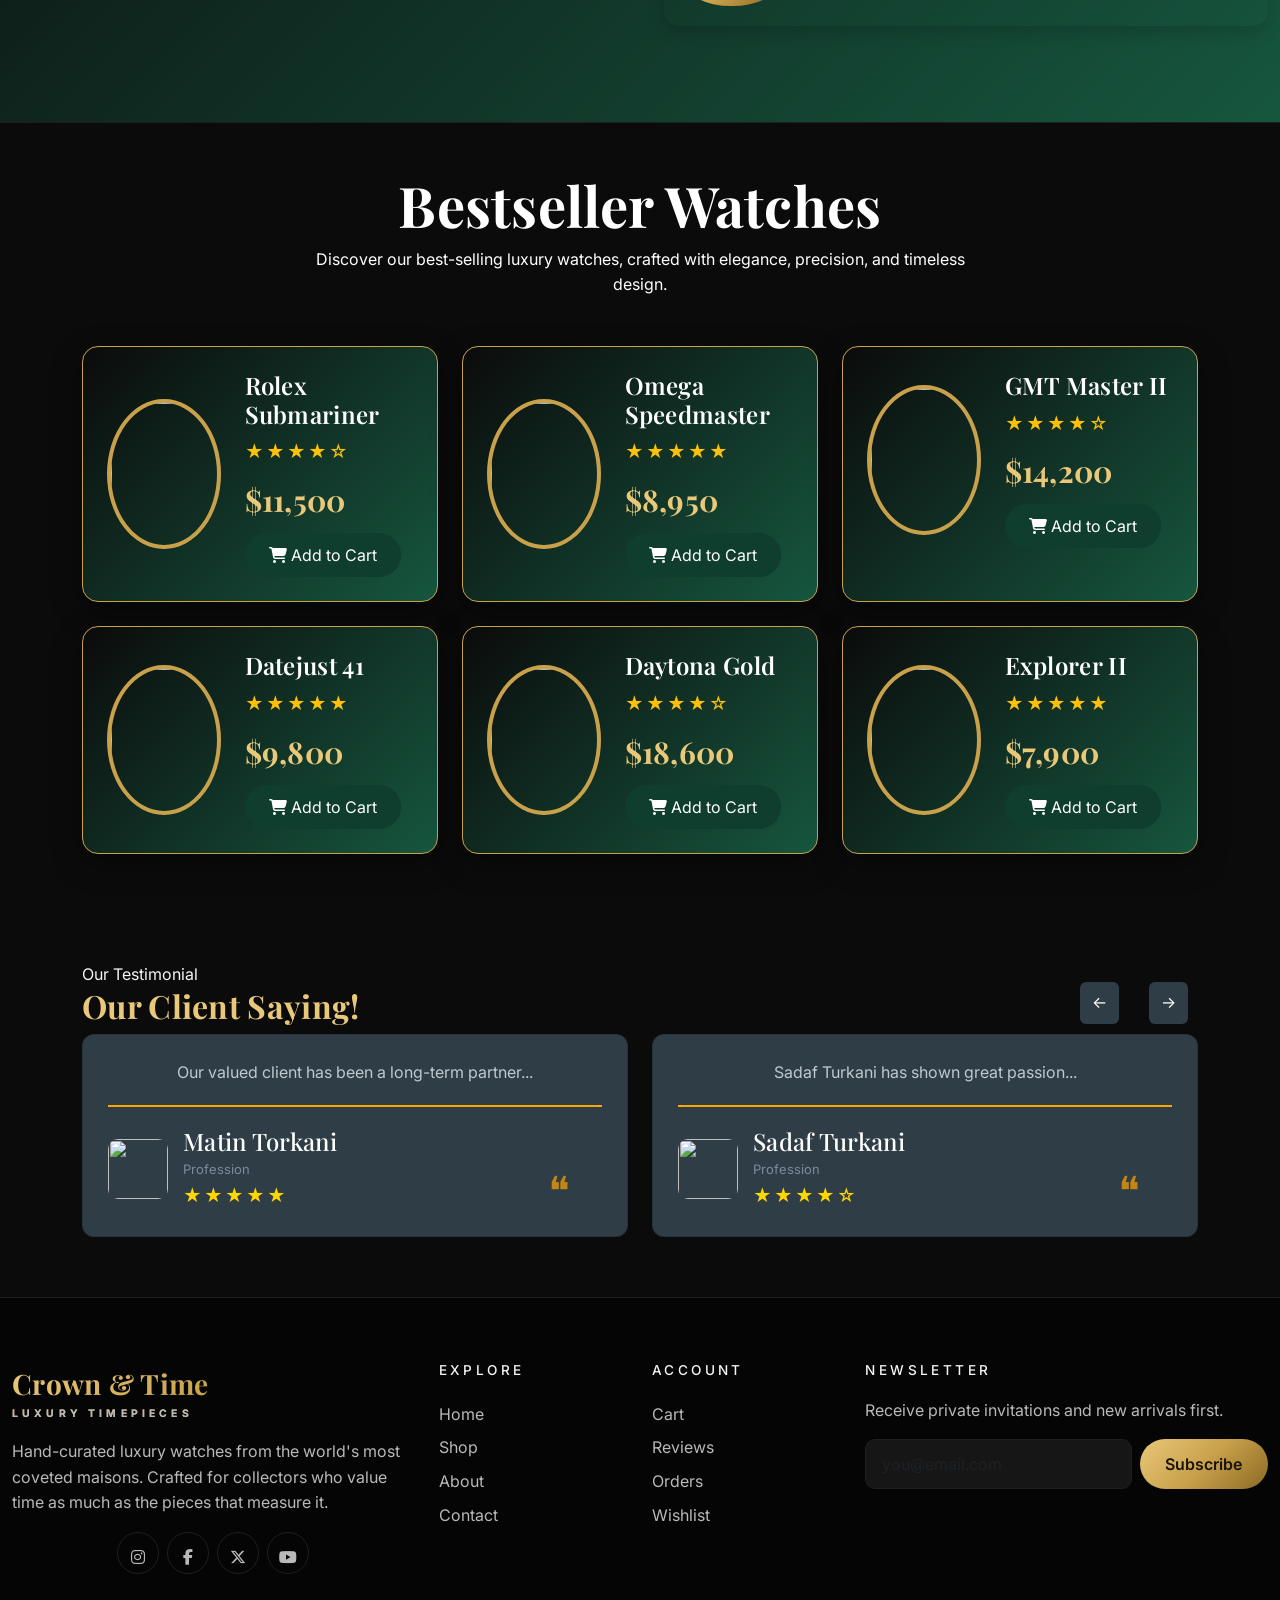
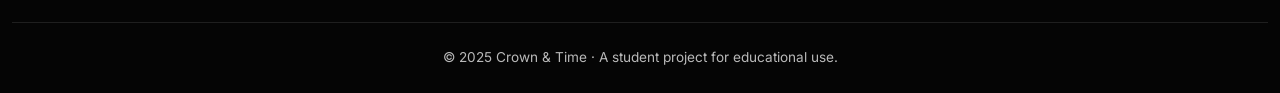
==== commit 3601b2cb: "add style css in footer" ====
--- a/index.html
+++ b/index.html
@@ -1178,7 +1178,7 @@
               Crafted for collectors who value time as much as the pieces that
               measure it.
             </p>
-            <div class="d-flex gap-2 mt-3">
+            <div class="d-flex gap-2 mt-2 justify-content-center align-items-center">
               <a href="#" class="icon-btn"
                 ><i class="fa-brands fa-instagram"></i
               ></a>
--- a/style.css
+++ b/style.css
@@ -182,12 +182,12 @@
 }
 
 /* Section */
-.feature-box{
-    background:#16563f;
-    color:white;
-    height:200px;
-    border-radius:10px;
-    padding:20px;
+.feature-box {
+  background: #16563f;
+  color: white;
+  height: 200px;
+  border-radius: 10px;
+  padding: 20px;
 }
 
 .section {
@@ -381,231 +381,237 @@
   font-weight: 700;
 }
 
-.watch-card{
-    position: relative;
-    border-radius: 18px;
-    overflow: hidden;
-    height: 300px;
-}
-
-.watch-card img{
-    width: 100%;
-    height: 100%;
-    object-fit: cover;
-    transition: 0.4s;
+.watch-card {
+  position: relative;
+  border-radius: 18px;
+  overflow: hidden;
+  height: 300px;
+}
+
+.watch-card img {
+  width: 100%;
+  height: 100%;
+  object-fit: cover;
+  transition: 0.4s;
 }
 
 /* zoom effect */
-.watch-card:hover img{
-    transform: scale(1.05);
-}
-
-.overlay{
-    position: absolute;
-    bottom: 20px;
-    left: 20px;
-    padding: 15px 20px;
-    border-radius: 12px;
-    color: white;
-    font-weight: bold;
-}
-
-.overlay h5{
-    margin: 0;
-    font-size: 16px;
-}
-
-.overlay h3{
-    margin-top: 5px;
-    font-size: 20px;
+.watch-card:hover img {
+  transform: scale(1.05);
+}
+
+.overlay {
+  position: absolute;
+  bottom: 20px;
+  left: 20px;
+  padding: 15px 20px;
+  border-radius: 12px;
+  color: white;
+  font-weight: bold;
+}
+
+.overlay h5 {
+  margin: 0;
+  font-size: 16px;
+}
+
+.overlay h3 {
+  margin-top: 5px;
+  font-size: 20px;
 }
 
 /* colors */
-.green{ background:#16563f; }   /* Rolex green */
-.dark{ background:#2f3e46; }
-.gold{ background:#d4af37; }
-
-.product-card{
-    background: var(--bg-2);
-    border: 1px solid var(--line);
-    border-radius: var(--radius);
-    padding: 25px;
-    box-shadow: var(--shadow);
-    transition: .4s;
-}
-
-.product-card:hover{
-    transform: translateY(-8px);
-    border-color: var(--gold);
-}
-
-.product-card img{
-    width:150px;
-    height:150px;
-    object-fit:cover;
-    border-radius:50%;
-    border:4px solid var(--gold);
-    transition:.4s;
-}
-
-.product-card:hover img{
-    transform:scale(1.08);
-}
-
-.product-card h4{
-    color:var(--white);
-    font-size:24px;
-    font-weight:600;
-    margin-bottom:10px;
-}
-
-.product-card h3{
-    color:var(--gold-2);
-    font-size:30px;
-    font-weight:700;
-    margin:15px 0;
-}
-
-.stars{
-    color:var(--gold);
-    font-size:18px;
-    letter-spacing:2px;
-}
-
-.product-card button{
-    background:var(--green);
-    color:var(--white);
-    border: #8a6a25 !important;
-    border-radius:50px;
-    padding:10px 25px;
-    transition:.3s;
-}
-
-.product-card button:hover{
-    background:var(--gold);
-    color:var(--bg);
-}
-
-.product-card{
-    background: var(--grad-dark);
-    border:1px solid var(--gold);
-    border-radius:20px;
-    padding:25px;
-    box-shadow:var(--shadow);
-    transition:.4s;
-}
-
-.product-card:hover{
-    transform:translateY(-10px);
-    border-color:var(--gold-2);
-    box-shadow:0 15px 40px rgba(201,161,74,.3);
-}
-
-section h2{
-    color:var(--white);
-    font-weight:700;
-}
-
-section p{
-    color:var(--muted);
-    max-width:650px;
-    margin:auto;
-}
-.bestseller-section{
-    background: var(--bg);
-}
-
-.bestseller-section h2{
-    color:var(--white);
-}
-
-.bestseller-section p{
-    color:var(--muted);
+.green {
+  background: #16563f;
+} /* Rolex green */
+.dark {
+  background: #2f3e46;
+}
+.gold {
+  background: #d4af37;
+}
+
+.product-card {
+  background: var(--bg-2);
+  border: 1px solid var(--line);
+  border-radius: var(--radius);
+  padding: 25px;
+  box-shadow: var(--shadow);
+  transition: 0.4s;
+}
+
+.product-card:hover {
+  transform: translateY(-8px);
+  border-color: var(--gold);
+}
+
+.product-card img {
+  width: 150px;
+  height: 150px;
+  object-fit: cover;
+  border-radius: 50%;
+  border: 4px solid var(--gold);
+  transition: 0.4s;
+}
+
+.product-card:hover img {
+  transform: scale(1.08);
+}
+
+.product-card h4 {
+  color: var(--white);
+  font-size: 24px;
+  font-weight: 600;
+  margin-bottom: 10px;
+}
+
+.product-card h3 {
+  color: var(--gold-2);
+  font-size: 30px;
+  font-weight: 700;
+  margin: 15px 0;
+}
+
+.stars {
+  color: var(--gold);
+  font-size: 18px;
+  letter-spacing: 2px;
+}
+
+.product-card button {
+  background: var(--green);
+  color: var(--white);
+  border: #8a6a25 !important;
+  border-radius: 50px;
+  padding: 10px 25px;
+  transition: 0.3s;
+}
+
+.product-card button:hover {
+  background: var(--gold);
+  color: var(--bg);
+}
+
+.product-card {
+  background: var(--grad-dark);
+  border: 1px solid var(--gold);
+  border-radius: 20px;
+  padding: 25px;
+  box-shadow: var(--shadow);
+  transition: 0.4s;
+}
+
+.product-card:hover {
+  transform: translateY(-10px);
+  border-color: var(--gold-2);
+  box-shadow: 0 15px 40px rgba(201, 161, 74, 0.3);
+}
+
+section h2 {
+  color: var(--white);
+  font-weight: 700;
+}
+
+section p {
+  color: var(--muted);
+  max-width: 650px;
+  margin: auto;
+}
+.bestseller-section {
+  background: var(--bg);
+}
+
+.bestseller-section h2 {
+  color: var(--white);
+}
+
+.bestseller-section p {
+  color: var(--muted);
 }
 
 /* client */
-.testimonial-section{
-  padding:60px 0;
-}
-
-.card{
-  background:#2f3e46;
-  padding:25px;
-  border-radius:12px;
-  height:100%;
-  position:relative;
-}
-
-.text{
-  color:#bfc8cf;
-  line-height:1.6;
-}
-
-.line{
-  height:2px;
-  background:orange;
-  margin:20px 0;
-}
-
-.bottom{
-  display:flex;
-  align-items:center;
-  gap:15px;
-  position:relative;
-}
-
-.bottom img{
-  width:60px;
-  height:60px;
-  border-radius:10px;
-}
-
-.text-gold h4{
-  margin:0;
-  color:#fff;
-}
-
-.text-gold span{
-  font-size:13px;
-  color:#7a8a99;
-}
-
-.stars{
-  color:gold;
-}
-
-.quote{
-  position:absolute;
-  right:0;
-  bottom:0;
+.testimonial-section {
+  padding: 60px 0;
+}
+
+.card {
+  background: #2f3e46;
+  padding: 25px;
+  border-radius: 12px;
+  height: 100%;
+  position: relative;
+}
+
+.text {
+  color: #bfc8cf;
+  line-height: 1.6;
+}
+
+.line {
+  height: 2px;
+  background: orange;
+  margin: 20px 0;
+}
+
+.bottom {
+  display: flex;
+  align-items: center;
+  gap: 15px;
+  position: relative;
+}
+
+.bottom img {
+  width: 60px;
+  height: 60px;
+  border-radius: 10px;
+}
+
+.text-gold h4 {
+  margin: 0;
+  color: #fff;
+}
+
+.text-gold span {
+  font-size: 13px;
+  color: #7a8a99;
+}
+
+.stars {
+  color: gold;
+}
+
+.quote {
+  position: absolute;
+  right: 0;
+  bottom: 0;
   background-color: #2f3e46;
   border: none;
-  font-size:40px;
-  color:orange;
-  opacity:0.7;
-}
-
-.arrows{
-  display:flex;
-  gap:10px;
-  margin-top:10px;
-  margin-left:auto;
-}
-.header{
-  display:flex;
-  justify-content:space-between;
-  align-items:center;
-  flex-wrap:wrap;
-}
-
-.arrow{
-  background:#2f3e46;
-  color:#fff;
-  border:none;
-  padding:8px 12px;
+  font-size: 40px;
+  color: orange;
+  opacity: 0.7;
+}
+
+.arrows {
+  display: flex;
+  gap: 10px;
+  margin-top: 10px;
+  margin-left: auto;
+}
+.header {
+  display: flex;
+  justify-content: space-between;
+  align-items: center;
+  flex-wrap: wrap;
+}
+
+.arrow {
+  background: #2f3e46;
+  color: #fff;
+  border: none;
+  padding: 8px 12px;
   margin: 10px;
-  border-radius:6px;
-  cursor:pointer;
+  border-radius: 6px;
+  cursor: pointer;
 }
 /* Footer */
 .site-footer {
@@ -637,6 +643,13 @@
   font-size: 0.85rem;
   text-align: center;
 }
+.site-footer i{
+  width: 40px;
+  height: 40px;
+  justify-content: center;
+  align-items: center;
+  display: flex;
+}
 
 /* Page banner */
 .page-banner {
